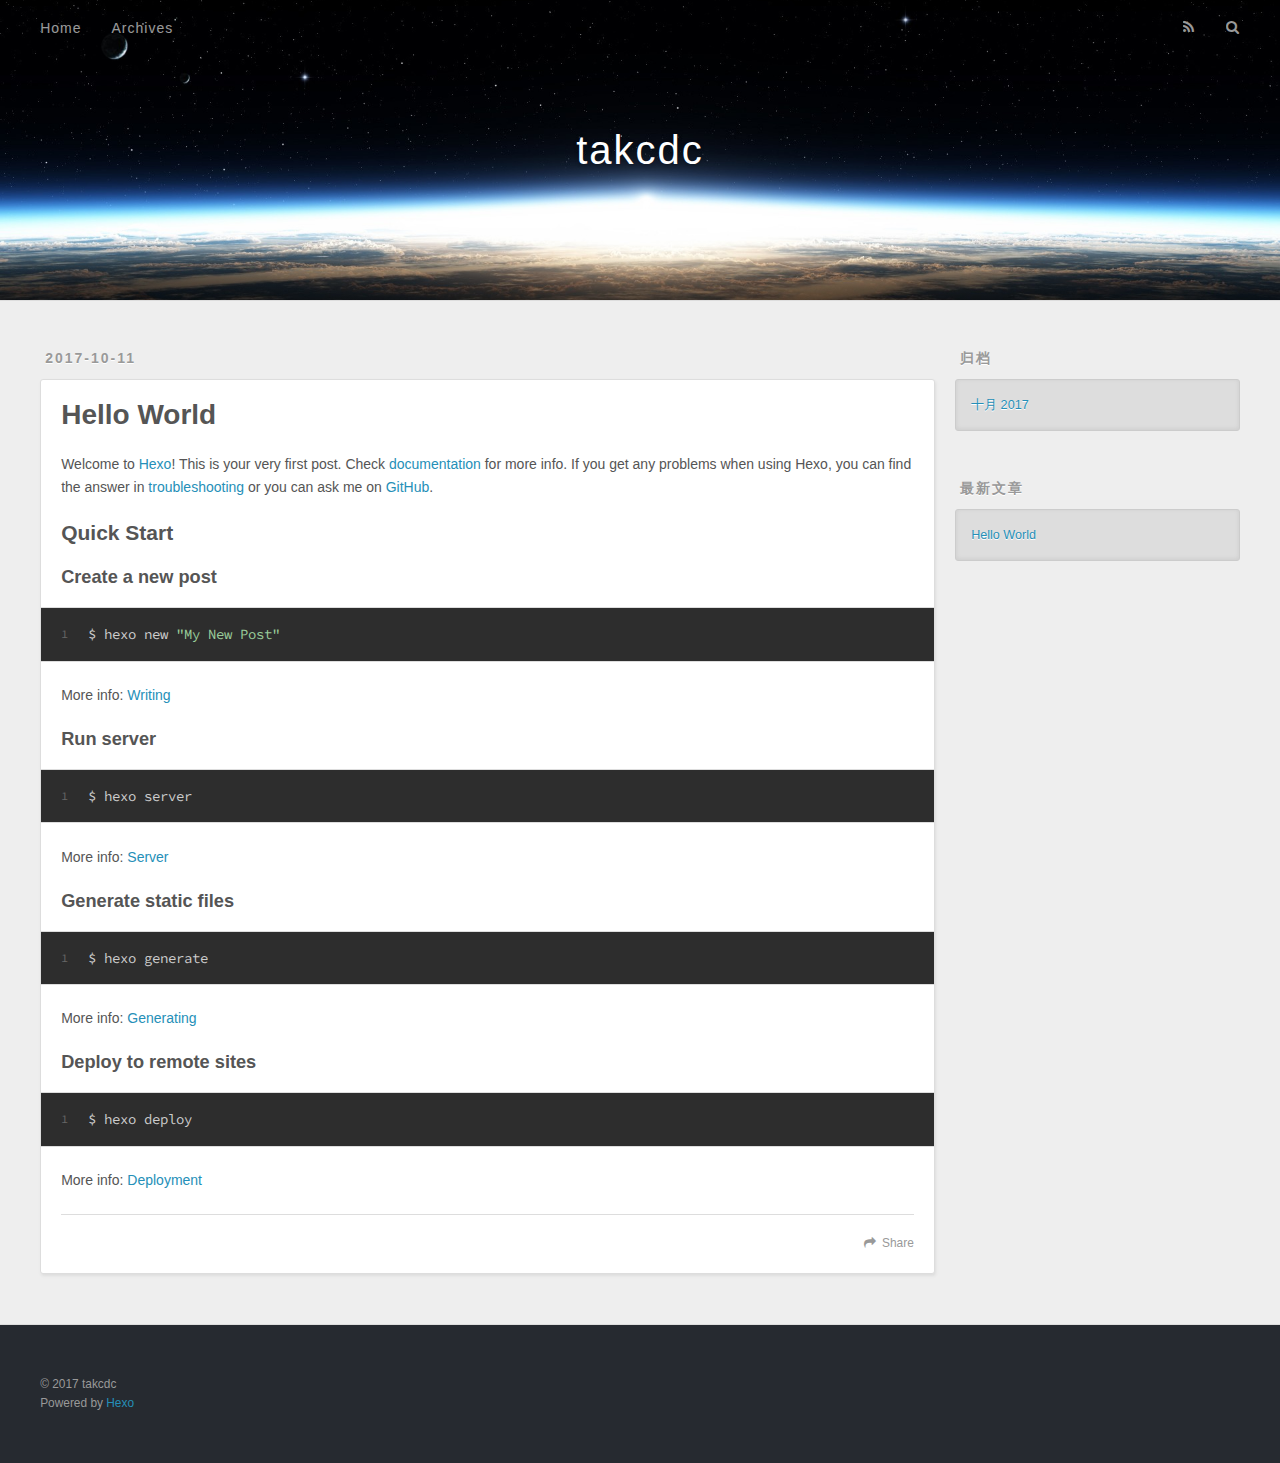
==== index.html @ ab657610 "Site updated: 2017-10-11 18:05:16" ====
<!DOCTYPE html>
<html>
<head>
  <meta charset="utf-8">
  
  <title>takcdc</title>
  <meta name="viewport" content="width=device-width, initial-scale=1, maximum-scale=1">
  <meta name="description" content="takcdc&apos;s blog">
<meta property="og:type" content="website">
<meta property="og:title" content="takcdc">
<meta property="og:url" content="http://yoursite.com/index.html">
<meta property="og:site_name" content="takcdc">
<meta property="og:description" content="takcdc&apos;s blog">
<meta property="og:locale" content="zh-CN">
<meta name="twitter:card" content="summary">
<meta name="twitter:title" content="takcdc">
<meta name="twitter:description" content="takcdc&apos;s blog">
  
    <link rel="alternate" href="/atom.xml" title="takcdc" type="application/atom+xml">
  
  
    <link rel="icon" href="/favicon.png">
  
  
    <link href="//fonts.googleapis.com/css?family=Source+Code+Pro" rel="stylesheet" type="text/css">
  
  <link rel="stylesheet" href="/css/style.css">
  

</head>

<body>
  <div id="container">
    <div id="wrap">
      <header id="header">
  <div id="banner"></div>
  <div id="header-outer" class="outer">
    <div id="header-title" class="inner">
      <h1 id="logo-wrap">
        <a href="/" id="logo">takcdc</a>
      </h1>
      
    </div>
    <div id="header-inner" class="inner">
      <nav id="main-nav">
        <a id="main-nav-toggle" class="nav-icon"></a>
        
          <a class="main-nav-link" href="/">Home</a>
        
          <a class="main-nav-link" href="/archives">Archives</a>
        
      </nav>
      <nav id="sub-nav">
        
          <a id="nav-rss-link" class="nav-icon" href="/atom.xml" title="RSS Feed"></a>
        
        <a id="nav-search-btn" class="nav-icon" title="搜索"></a>
      </nav>
      <div id="search-form-wrap">
        <form action="//google.com/search" method="get" accept-charset="UTF-8" class="search-form"><input type="search" name="q" class="search-form-input" placeholder="Search"><button type="submit" class="search-form-submit">&#xF002;</button><input type="hidden" name="sitesearch" value="http://yoursite.com"></form>
      </div>
    </div>
  </div>
</header>
      <div class="outer">
        <section id="main">
  
    <article id="post-hello-world" class="article article-type-post" itemscope itemprop="blogPost">
  <div class="article-meta">
    <a href="/2017/10/11/hello-world/" class="article-date">
  <time datetime="2017-10-11T09:45:00.168Z" itemprop="datePublished">2017-10-11</time>
</a>
    
  </div>
  <div class="article-inner">
    
    
      <header class="article-header">
        
  
    <h1 itemprop="name">
      <a class="article-title" href="/2017/10/11/hello-world/">Hello World</a>
    </h1>
  

      </header>
    
    <div class="article-entry" itemprop="articleBody">
      
        <p>Welcome to <a href="https://hexo.io/" target="_blank" rel="external">Hexo</a>! This is your very first post. Check <a href="https://hexo.io/docs/" target="_blank" rel="external">documentation</a> for more info. If you get any problems when using Hexo, you can find the answer in <a href="https://hexo.io/docs/troubleshooting.html" target="_blank" rel="external">troubleshooting</a> or you can ask me on <a href="https://github.com/hexojs/hexo/issues" target="_blank" rel="external">GitHub</a>.</p>
<h2 id="Quick-Start"><a href="#Quick-Start" class="headerlink" title="Quick Start"></a>Quick Start</h2><h3 id="Create-a-new-post"><a href="#Create-a-new-post" class="headerlink" title="Create a new post"></a>Create a new post</h3><figure class="highlight bash"><table><tr><td class="gutter"><pre><div class="line">1</div></pre></td><td class="code"><pre><div class="line">$ hexo new <span class="string">"My New Post"</span></div></pre></td></tr></table></figure>
<p>More info: <a href="https://hexo.io/docs/writing.html" target="_blank" rel="external">Writing</a></p>
<h3 id="Run-server"><a href="#Run-server" class="headerlink" title="Run server"></a>Run server</h3><figure class="highlight bash"><table><tr><td class="gutter"><pre><div class="line">1</div></pre></td><td class="code"><pre><div class="line">$ hexo server</div></pre></td></tr></table></figure>
<p>More info: <a href="https://hexo.io/docs/server.html" target="_blank" rel="external">Server</a></p>
<h3 id="Generate-static-files"><a href="#Generate-static-files" class="headerlink" title="Generate static files"></a>Generate static files</h3><figure class="highlight bash"><table><tr><td class="gutter"><pre><div class="line">1</div></pre></td><td class="code"><pre><div class="line">$ hexo generate</div></pre></td></tr></table></figure>
<p>More info: <a href="https://hexo.io/docs/generating.html" target="_blank" rel="external">Generating</a></p>
<h3 id="Deploy-to-remote-sites"><a href="#Deploy-to-remote-sites" class="headerlink" title="Deploy to remote sites"></a>Deploy to remote sites</h3><figure class="highlight bash"><table><tr><td class="gutter"><pre><div class="line">1</div></pre></td><td class="code"><pre><div class="line">$ hexo deploy</div></pre></td></tr></table></figure>
<p>More info: <a href="https://hexo.io/docs/deployment.html" target="_blank" rel="external">Deployment</a></p>

      
    </div>
    <footer class="article-footer">
      <a data-url="http://yoursite.com/2017/10/11/hello-world/" data-id="cj8mvd0d500002wgfcfhy8ehh" class="article-share-link">Share</a>
      
      
    </footer>
  </div>
  
</article>


  

</section>
        
          <aside id="sidebar">
  
    

  
    

  
    
  
    
  <div class="widget-wrap">
    <h3 class="widget-title">归档</h3>
    <div class="widget">
      <ul class="archive-list"><li class="archive-list-item"><a class="archive-list-link" href="/archives/2017/10/">十月 2017</a></li></ul>
    </div>
  </div>


  
    
  <div class="widget-wrap">
    <h3 class="widget-title">最新文章</h3>
    <div class="widget">
      <ul>
        
          <li>
            <a href="/2017/10/11/hello-world/">Hello World</a>
          </li>
        
      </ul>
    </div>
  </div>

  
</aside>
        
      </div>
      <footer id="footer">
  
  <div class="outer">
    <div id="footer-info" class="inner">
      &copy; 2017 takcdc<br>
      Powered by <a href="http://hexo.io/" target="_blank">Hexo</a>
    </div>
  </div>
</footer>
    </div>
    <nav id="mobile-nav">
  
    <a href="/" class="mobile-nav-link">Home</a>
  
    <a href="/archives" class="mobile-nav-link">Archives</a>
  
</nav>
    

<script src="//ajax.googleapis.com/ajax/libs/jquery/2.0.3/jquery.min.js"></script>


  <link rel="stylesheet" href="/fancybox/jquery.fancybox.css">
  <script src="/fancybox/jquery.fancybox.pack.js"></script>


<script src="/js/script.js"></script>

  </div>
</body>
</html>
---- css/style.css ----
body {
  width: 100%;
}
body:before,
body:after {
  content: "";
  display: table;
}
body:after {
  clear: both;
}
html,
body,
div,
span,
applet,
object,
iframe,
h1,
h2,
h3,
h4,
h5,
h6,
p,
blockquote,
pre,
a,
abbr,
acronym,
address,
big,
cite,
code,
del,
dfn,
em,
img,
ins,
kbd,
q,
s,
samp,
small,
strike,
strong,
sub,
sup,
tt,
var,
dl,
dt,
dd,
ol,
ul,
li,
fieldset,
form,
label,
legend,
table,
caption,
tbody,
tfoot,
thead,
tr,
th,
td {
  margin: 0;
  padding: 0;
  border: 0;
  outline: 0;
  font-weight: inherit;
  font-style: inherit;
  font-family: inherit;
  font-size: 100%;
  vertical-align: baseline;
}
body {
  line-height: 1;
  color: #000;
  background: #fff;
}
ol,
ul {
  list-style: none;
}
table {
  border-collapse: separate;
  border-spacing: 0;
  vertical-align: middle;
}
caption,
th,
td {
  text-align: left;
  font-weight: normal;
  vertical-align: middle;
}
a img {
  border: none;
}
input,
button {
  margin: 0;
  padding: 0;
}
input::-moz-focus-inner,
button::-moz-focus-inner {
  border: 0;
  padding: 0;
}
@font-face {
  font-family: FontAwesome;
  font-style: normal;
  font-weight: normal;
  src: url("fonts/fontawesome-webfont.eot?v=#4.0.3");
  src: url("fonts/fontawesome-webfont.eot?#iefix&v=#4.0.3") format("embedded-opentype"), url("fonts/fontawesome-webfont.woff?v=#4.0.3") format("woff"), url("fonts/fontawesome-webfont.ttf?v=#4.0.3") format("truetype"), url("fonts/fontawesome-webfont.svg#fontawesomeregular?v=#4.0.3") format("svg");
}
html,
body,
#container {
  height: 100%;
}
body {
  background: #eee;
  font: 14px "Helvetica Neue", Helvetica, Arial, sans-serif;
  -webkit-text-size-adjust: 100%;
}
.outer {
  max-width: 1220px;
  margin: 0 auto;
  padding: 0 20px;
}
.outer:before,
.outer:after {
  content: "";
  display: table;
}
.outer:after {
  clear: both;
}
.inner {
  display: inline;
  float: left;
  width: 98.33333333333333%;
  margin: 0 0.833333333333333%;
}
.left,
.alignleft {
  float: left;
}
.right,
.alignright {
  float: right;
}
.clear {
  clear: both;
}
#container {
  position: relative;
}
.mobile-nav-on {
  overflow: hidden;
}
#wrap {
  height: 100%;
  width: 100%;
  position: absolute;
  top: 0;
  left: 0;
  -webkit-transition: 0.2s ease-out;
  -moz-transition: 0.2s ease-out;
  -ms-transition: 0.2s ease-out;
  transition: 0.2s ease-out;
  z-index: 1;
  background: #eee;
}
.mobile-nav-on #wrap {
  left: 280px;
}
@media screen and (min-width: 768px) {
  #main {
    display: inline;
    float: left;
    width: 73.33333333333333%;
    margin: 0 0.833333333333333%;
  }
}
.article-date,
.article-category-link,
.archive-year,
.widget-title {
  text-decoration: none;
  text-transform: uppercase;
  letter-spacing: 2px;
  color: #999;
  margin-bottom: 1em;
  margin-left: 5px;
  line-height: 1em;
  text-shadow: 0 1px #fff;
  font-weight: bold;
}
.article-inner,
.archive-article-inner {
  background: #fff;
  -webkit-box-shadow: 1px 2px 3px #ddd;
  box-shadow: 1px 2px 3px #ddd;
  border: 1px solid #ddd;
  border-radius: 3px;
}
.article-entry h1,
.widget h1 {
  font-size: 2em;
}
.article-entry h2,
.widget h2 {
  font-size: 1.5em;
}
.article-entry h3,
.widget h3 {
  font-size: 1.3em;
}
.article-entry h4,
.widget h4 {
  font-size: 1.2em;
}
.article-entry h5,
.widget h5 {
  font-size: 1em;
}
.article-entry h6,
.widget h6 {
  font-size: 1em;
  color: #999;
}
.article-entry hr,
.widget hr {
  border: 1px dashed #ddd;
}
.article-entry strong,
.widget strong {
  font-weight: bold;
}
.article-entry em,
.widget em,
.article-entry cite,
.widget cite {
  font-style: italic;
}
.article-entry sup,
.widget sup,
.article-entry sub,
.widget sub {
  font-size: 0.75em;
  line-height: 0;
  position: relative;
  vertical-align: baseline;
}
.article-entry sup,
.widget sup {
  top: -0.5em;
}
.article-entry sub,
.widget sub {
  bottom: -0.2em;
}
.article-entry small,
.widget small {
  font-size: 0.85em;
}
.article-entry acronym,
.widget acronym,
.article-entry abbr,
.widget abbr {
  border-bottom: 1px dotted;
}
.article-entry ul,
.widget ul,
.article-entry ol,
.widget ol,
.article-entry dl,
.widget dl {
  margin: 0 20px;
  line-height: 1.6em;
}
.article-entry ul ul,
.widget ul ul,
.article-entry ol ul,
.widget ol ul,
.article-entry ul ol,
.widget ul ol,
.article-entry ol ol,
.widget ol ol {
  margin-top: 0;
  margin-bottom: 0;
}
.article-entry ul,
.widget ul {
  list-style: disc;
}
.article-entry ol,
.widget ol {
  list-style: decimal;
}
.article-entry dt,
.widget dt {
  font-weight: bold;
}
#header {
  height: 300px;
  position: relative;
  border-bottom: 1px solid #ddd;
}
#header:before,
#header:after {
  content: "";
  position: absolute;
  left: 0;
  right: 0;
  height: 40px;
}
#header:before {
  top: 0;
  background: -webkit-linear-gradient(rgba(0,0,0,0.2), transparent);
  background: -moz-linear-gradient(rgba(0,0,0,0.2), transparent);
  background: -ms-linear-gradient(rgba(0,0,0,0.2), transparent);
  background: linear-gradient(rgba(0,0,0,0.2), transparent);
}
#header:after {
  bottom: 0;
  background: -webkit-linear-gradient(transparent, rgba(0,0,0,0.2));
  background: -moz-linear-gradient(transparent, rgba(0,0,0,0.2));
  background: -ms-linear-gradient(transparent, rgba(0,0,0,0.2));
  background: linear-gradient(transparent, rgba(0,0,0,0.2));
}
#header-outer {
  height: 100%;
  position: relative;
}
#header-inner {
  position: relative;
  overflow: hidden;
}
#banner {
  position: absolute;
  top: 0;
  left: 0;
  width: 100%;
  height: 100%;
  background: url("images/banner.jpg") center #000;
  -webkit-background-size: cover;
  -moz-background-size: cover;
  background-size: cover;
  z-index: -1;
}
#header-title {
  text-align: center;
  height: 40px;
  position: absolute;
  top: 50%;
  left: 0;
  margin-top: -20px;
}
#logo,
#subtitle {
  text-decoration: none;
  color: #fff;
  font-weight: 300;
  text-shadow: 0 1px 4px rgba(0,0,0,0.3);
}
#logo {
  font-size: 40px;
  line-height: 40px;
  letter-spacing: 2px;
}
#subtitle {
  font-size: 16px;
  line-height: 16px;
  letter-spacing: 1px;
}
#subtitle-wrap {
  margin-top: 16px;
}
#main-nav {
  float: left;
  margin-left: -15px;
}
.nav-icon,
.main-nav-link {
  float: left;
  color: #fff;
  opacity: 0.6;
  text-decoration: none;
  text-shadow: 0 1px rgba(0,0,0,0.2);
  -webkit-transition: opacity 0.2s;
  -moz-transition: opacity 0.2s;
  -ms-transition: opacity 0.2s;
  transition: opacity 0.2s;
  display: block;
  padding: 20px 15px;
}
.nav-icon:hover,
.main-nav-link:hover {
  opacity: 1;
}
.nav-icon {
  font-family: FontAwesome;
  text-align: center;
  font-size: 14px;
  width: 14px;
  height: 14px;
  padding: 20px 15px;
  position: relative;
  cursor: pointer;
}
.main-nav-link {
  font-weight: 300;
  letter-spacing: 1px;
}
@media screen and (max-width: 479px) {
  .main-nav-link {
    display: none;
  }
}
#main-nav-toggle {
  display: none;
}
#main-nav-toggle:before {
  content: "\f0c9";
}
@media screen and (max-width: 479px) {
  #main-nav-toggle {
    display: block;
  }
}
#sub-nav {
  float: right;
  margin-right: -15px;
}
#nav-rss-link:before {
  content: "\f09e";
}
#nav-search-btn:before {
  content: "\f002";
}
#search-form-wrap {
  position: absolute;
  top: 15px;
  width: 150px;
  height: 30px;
  right: -150px;
  opacity: 0;
  -webkit-transition: 0.2s ease-out;
  -moz-transition: 0.2s ease-out;
  -ms-transition: 0.2s ease-out;
  transition: 0.2s ease-out;
}
#search-form-wrap.on {
  opacity: 1;
  right: 0;
}
@media screen and (max-width: 479px) {
  #search-form-wrap {
    width: 100%;
    right: -100%;
  }
}
.search-form {
  position: absolute;
  top: 0;
  left: 0;
  right: 0;
  background: #fff;
  padding: 5px 15px;
  border-radius: 15px;
  -webkit-box-shadow: 0 0 10px rgba(0,0,0,0.3);
  box-shadow: 0 0 10px rgba(0,0,0,0.3);
}
.search-form-input {
  border: none;
  background: none;
  color: #555;
  width: 100%;
  font: 13px "Helvetica Neue", Helvetica, Arial, sans-serif;
  outline: none;
}
.search-form-input::-webkit-search-results-decoration,
.search-form-input::-webkit-search-cancel-button {
  -webkit-appearance: none;
}
.search-form-submit {
  position: absolute;
  top: 50%;
  right: 10px;
  margin-top: -7px;
  font: 13px FontAwesome;
  border: none;
  background: none;
  color: #bbb;
  cursor: pointer;
}
.search-form-submit:hover,
.search-form-submit:focus {
  color: #777;
}
.article {
  margin: 50px 0;
}
.article-inner {
  overflow: hidden;
}
.article-meta:before,
.article-meta:after {
  content: "";
  display: table;
}
.article-meta:after {
  clear: both;
}
.article-date {
  float: left;
}
.article-category {
  float: left;
  line-height: 1em;
  color: #ccc;
  text-shadow: 0 1px #fff;
  margin-left: 8px;
}
.article-category:before {
  content: "\2022";
}
.article-category-link {
  margin: 0 12px 1em;
}
.article-header {
  padding: 20px 20px 0;
}
.article-title {
  text-decoration: none;
  font-size: 2em;
  font-weight: bold;
  color: #555;
  line-height: 1.1em;
  -webkit-transition: color 0.2s;
  -moz-transition: color 0.2s;
  -ms-transition: color 0.2s;
  transition: color 0.2s;
}
a.article-title:hover {
  color: #258fb8;
}
.article-entry {
  color: #555;
  padding: 0 20px;
}
.article-entry:before,
.article-entry:after {
  content: "";
  display: table;
}
.article-entry:after {
  clear: both;
}
.article-entry p,
.article-entry table {
  line-height: 1.6em;
  margin: 1.6em 0;
}
.article-entry h1,
.article-entry h2,
.article-entry h3,
.article-entry h4,
.article-entry h5,
.article-entry h6 {
  font-weight: bold;
}
.article-entry h1,
.article-entry h2,
.article-entry h3,
.article-entry h4,
.article-entry h5,
.article-entry h6 {
  line-height: 1.1em;
  margin: 1.1em 0;
}
.article-entry a {
  color: #258fb8;
  text-decoration: none;
}
.article-entry a:hover {
  text-decoration: underline;
}
.article-entry ul,
.article-entry ol,
.article-entry dl {
  margin-top: 1.6em;
  margin-bottom: 1.6em;
}
.article-entry img,
.article-entry video {
  max-width: 100%;
  height: auto;
  display: block;
  margin: auto;
}
.article-entry iframe {
  border: none;
}
.article-entry table {
  width: 100%;
  border-collapse: collapse;
  border-spacing: 0;
}
.article-entry th {
  font-weight: bold;
  border-bottom: 3px solid #ddd;
  padding-bottom: 0.5em;
}
.article-entry td {
  border-bottom: 1px solid #ddd;
  padding: 10px 0;
}
.article-entry blockquote {
  font-family: Georgia, "Times New Roman", serif;
  font-size: 1.4em;
  margin: 1.6em 20px;
  text-align: center;
}
.article-entry blockquote footer {
  font-size: 14px;
  margin: 1.6em 0;
  font-family: "Helvetica Neue", Helvetica, Arial, sans-serif;
}
.article-entry blockquote footer cite:before {
  content: "—";
  padding: 0 0.5em;
}
.article-entry .pullquote {
  text-align: left;
  width: 45%;
  margin: 0;
}
.article-entry .pullquote.left {
  margin-left: 0.5em;
  margin-right: 1em;
}
.article-entry .pullquote.right {
  margin-right: 0.5em;
  margin-left: 1em;
}
.article-entry .caption {
  color: #999;
  display: block;
  font-size: 0.9em;
  margin-top: 0.5em;
  position: relative;
  text-align: center;
}
.article-entry .video-container {
  position: relative;
  padding-top: 56.25%;
  height: 0;
  overflow: hidden;
}
.article-entry .video-container iframe,
.article-entry .video-container object,
.article-entry .video-container embed {
  position: absolute;
  top: 0;
  left: 0;
  width: 100%;
  height: 100%;
  margin-top: 0;
}
.article-more-link a {
  display: inline-block;
  line-height: 1em;
  padding: 6px 15px;
  border-radius: 15px;
  background: #eee;
  color: #999;
  text-shadow: 0 1px #fff;
  text-decoration: none;
}
.article-more-link a:hover {
  background: #258fb8;
  color: #fff;
  text-decoration: none;
  text-shadow: 0 1px #1e7293;
}
.article-footer {
  font-size: 0.85em;
  line-height: 1.6em;
  border-top: 1px solid #ddd;
  padding-top: 1.6em;
  margin: 0 20px 20px;
}
.article-footer:before,
.article-footer:after {
  content: "";
  display: table;
}
.article-footer:after {
  clear: both;
}
.article-footer a {
  color: #999;
  text-decoration: none;
}
.article-footer a:hover {
  color: #555;
}
.article-tag-list-item {
  float: left;
  margin-right: 10px;
}
.article-tag-list-link:before {
  content: "#";
}
.article-comment-link {
  float: right;
}
.article-comment-link:before {
  content: "\f075";
  font-family: FontAwesome;
  padding-right: 8px;
}
.article-share-link {
  cursor: pointer;
  float: right;
  margin-left: 20px;
}
.article-share-link:before {
  content: "\f064";
  font-family: FontAwesome;
  padding-right: 6px;
}
#article-nav {
  position: relative;
}
#article-nav:before,
#article-nav:after {
  content: "";
  display: table;
}
#article-nav:after {
  clear: both;
}
@media screen and (min-width: 768px) {
  #article-nav {
    margin: 50px 0;
  }
  #article-nav:before {
    width: 8px;
    height: 8px;
    position: absolute;
    top: 50%;
    left: 50%;
    margin-top: -4px;
    margin-left: -4px;
    content: "";
    border-radius: 50%;
    background: #ddd;
    -webkit-box-shadow: 0 1px 2px #fff;
    box-shadow: 0 1px 2px #fff;
  }
}
.article-nav-link-wrap {
  text-decoration: none;
  text-shadow: 0 1px #fff;
  color: #999;
  -webkit-box-sizing: border-box;
  -moz-box-sizing: border-box;
  box-sizing: border-box;
  margin-top: 50px;
  text-align: center;
  display: block;
}
.article-nav-link-wrap:hover {
  color: #555;
}
@media screen and (min-width: 768px) {
  .article-nav-link-wrap {
    width: 50%;
    margin-top: 0;
  }
}
@media screen and (min-width: 768px) {
  #article-nav-newer {
    float: left;
    text-align: right;
    padding-right: 20px;
  }
}
@media screen and (min-width: 768px) {
  #article-nav-older {
    float: right;
    text-align: left;
    padding-left: 20px;
  }
}
.article-nav-caption {
  text-transform: uppercase;
  letter-spacing: 2px;
  color: #ddd;
  line-height: 1em;
  font-weight: bold;
}
#article-nav-newer .article-nav-caption {
  margin-right: -2px;
}
.article-nav-title {
  font-size: 0.85em;
  line-height: 1.6em;
  margin-top: 0.5em;
}
.article-share-box {
  position: absolute;
  display: none;
  background: #fff;
  -webkit-box-shadow: 1px 2px 10px rgba(0,0,0,0.2);
  box-shadow: 1px 2px 10px rgba(0,0,0,0.2);
  border-radius: 3px;
  margin-left: -145px;
  overflow: hidden;
  z-index: 1;
}
.article-share-box.on {
  display: block;
}
.article-share-input {
  width: 100%;
  background: none;
  -webkit-box-sizing: border-box;
  -moz-box-sizing: border-box;
  box-sizing: border-box;
  font: 14px "Helvetica Neue", Helvetica, Arial, sans-serif;
  padding: 0 15px;
  color: #555;
  outline: none;
  border: 1px solid #ddd;
  border-radius: 3px 3px 0 0;
  height: 36px;
  line-height: 36px;
}
.article-share-links {
  background: #eee;
}
.article-share-links:before,
.article-share-links:after {
  content: "";
  display: table;
}
.article-share-links:after {
  clear: both;
}
.article-share-twitter,
.article-share-facebook,
.article-share-pinterest,
.article-share-google {
  width: 50px;
  height: 36px;
  display: block;
  float: left;
  position: relative;
  color: #999;
  text-shadow: 0 1px #fff;
}
.article-share-twitter:before,
.article-share-facebook:before,
.article-share-pinterest:before,
.article-share-google:before {
  font-size: 20px;
  font-family: FontAwesome;
  width: 20px;
  height: 20px;
  position: absolute;
  top: 50%;
  left: 50%;
  margin-top: -10px;
  margin-left: -10px;
  text-align: center;
}
.article-share-twitter:hover,
.article-share-facebook:hover,
.article-share-pinterest:hover,
.article-share-google:hover {
  color: #fff;
}
.article-share-twitter:before {
  content: "\f099";
}
.article-share-twitter:hover {
  background: #00aced;
  text-shadow: 0 1px #008abe;
}
.article-share-facebook:before {
  content: "\f09a";
}
.article-share-facebook:hover {
  background: #3b5998;
  text-shadow: 0 1px #2f477a;
}
.article-share-pinterest:before {
  content: "\f0d2";
}
.article-share-pinterest:hover {
  background: #cb2027;
  text-shadow: 0 1px #a21a1f;
}
.article-share-google:before {
  content: "\f0d5";
}
.article-share-google:hover {
  background: #dd4b39;
  text-shadow: 0 1px #be3221;
}
.article-gallery {
  background: #000;
  position: relative;
}
.article-gallery-photos {
  position: relative;
  overflow: hidden;
}
.article-gallery-img {
  display: none;
  max-width: 100%;
}
.article-gallery-img:first-child {
  display: block;
}
.article-gallery-img.loaded {
  position: absolute;
  display: block;
}
.article-gallery-img img {
  display: block;
  max-width: 100%;
  margin: 0 auto;
}
#comments {
  background: #fff;
  -webkit-box-shadow: 1px 2px 3px #ddd;
  box-shadow: 1px 2px 3px #ddd;
  padding: 20px;
  border: 1px solid #ddd;
  border-radius: 3px;
  margin: 50px 0;
}
#comments a {
  color: #258fb8;
}
.archives-wrap {
  margin: 50px 0;
}
.archives:before,
.archives:after {
  content: "";
  display: table;
}
.archives:after {
  clear: both;
}
.archive-year-wrap {
  margin-bottom: 1em;
}
.archives {
  -webkit-column-gap: 10px;
  -moz-column-gap: 10px;
  column-gap: 10px;
}
@media screen and (min-width: 480px) and (max-width: 767px) {
  .archives {
    -webkit-column-count: 2;
    -moz-column-count: 2;
    column-count: 2;
  }
}
@media screen and (min-width: 768px) {
  .archives {
    -webkit-column-count: 3;
    -moz-column-count: 3;
    column-count: 3;
  }
}
.archive-article {
  -webkit-column-break-inside: avoid;
  page-break-inside: avoid;
  overflow: hidden;
  break-inside: avoid-column;
}
.archive-article-inner {
  padding: 10px;
  margin-bottom: 15px;
}
.archive-article-title {
  text-decoration: none;
  font-weight: bold;
  color: #555;
  -webkit-transition: color 0.2s;
  -moz-transition: color 0.2s;
  -ms-transition: color 0.2s;
  transition: color 0.2s;
  line-height: 1.6em;
}
.archive-article-title:hover {
  color: #258fb8;
}
.archive-article-footer {
  margin-top: 1em;
}
.archive-article-date {
  color: #999;
  text-decoration: none;
  font-size: 0.85em;
  line-height: 1em;
  margin-bottom: 0.5em;
  display: block;
}
#page-nav {
  margin: 50px auto;
  background: #fff;
  -webkit-box-shadow: 1px 2px 3px #ddd;
  box-shadow: 1px 2px 3px #ddd;
  border: 1px solid #ddd;
  border-radius: 3px;
  text-align: center;
  color: #999;
  overflow: hidden;
}
#page-nav:before,
#page-nav:after {
  content: "";
  display: table;
}
#page-nav:after {
  clear: both;
}
#page-nav a,
#page-nav span {
  padding: 10px 20px;
  line-height: 1;
  height: 2ex;
}
#page-nav a {
  color: #999;
  text-decoration: none;
}
#page-nav a:hover {
  background: #999;
  color: #fff;
}
#page-nav .prev {
  float: left;
}
#page-nav .next {
  float: right;
}
#page-nav .page-number {
  display: inline-block;
}
@media screen and (max-width: 479px) {
  #page-nav .page-number {
    display: none;
  }
}
#page-nav .current {
  color: #555;
  font-weight: bold;
}
#page-nav .space {
  color: #ddd;
}
#footer {
  background: #262a30;
  padding: 50px 0;
  border-top: 1px solid #ddd;
  color: #999;
}
#footer a {
  color: #258fb8;
  text-decoration: none;
}
#footer a:hover {
  text-decoration: underline;
}
#footer-info {
  line-height: 1.6em;
  font-size: 0.85em;
}
.article-entry pre,
.article-entry .highlight {
  background: #2d2d2d;
  margin: 0 -20px;
  padding: 15px 20px;
  border-style: solid;
  border-color: #ddd;
  border-width: 1px 0;
  overflow: auto;
  color: #ccc;
  line-height: 22.400000000000002px;
}
.article-entry .highlight .gutter pre,
.article-entry .gist .gist-file .gist-data .line-numbers {
  color: #666;
  font-size: 0.85em;
}
.article-entry pre,
.article-entry code {
  font-family: "Source Code Pro", Consolas, Monaco, Menlo, Consolas, monospace;
}
.article-entry code {
  background: #eee;
  text-shadow: 0 1px #fff;
  padding: 0 0.3em;
}
.article-entry pre code {
  background: none;
  text-shadow: none;
  padding: 0;
}
.article-entry .highlight pre {
  border: none;
  margin: 0;
  padding: 0;
}
.article-entry .highlight table {
  margin: 0;
  width: auto;
}
.article-entry .highlight td {
  border: none;
  padding: 0;
}
.article-entry .highlight figcaption {
  font-size: 0.85em;
  color: #999;
  line-height: 1em;
  margin-bottom: 1em;
}
.article-entry .highlight figcaption:before,
.article-entry .highlight figcaption:after {
  content: "";
  display: table;
}
.article-entry .highlight figcaption:after {
  clear: both;
}
.article-entry .highlight figcaption a {
  float: right;
}
.article-entry .highlight .gutter pre {
  text-align: right;
  padding-right: 20px;
}
.article-entry .highlight .line {
  height: 22.400000000000002px;
}
.article-entry .highlight .line.marked {
  background: #515151;
}
.article-entry .gist {
  margin: 0 -20px;
  border-style: solid;
  border-color: #ddd;
  border-width: 1px 0;
  background: #2d2d2d;
  padding: 15px 20px 15px 0;
}
.article-entry .gist .gist-file {
  border: none;
  font-family: "Source Code Pro", Consolas, Monaco, Menlo, Consolas, monospace;
  margin: 0;
}
.article-entry .gist .gist-file .gist-data {
  background: none;
  border: none;
}
.article-entry .gist .gist-file .gist-data .line-numbers {
  background: none;
  border: none;
  padding: 0 20px 0 0;
}
.article-entry .gist .gist-file .gist-data .line-data {
  padding: 0 !important;
}
.article-entry .gist .gist-file .highlight {
  margin: 0;
  padding: 0;
  border: none;
}
.article-entry .gist .gist-file .gist-meta {
  background: #2d2d2d;
  color: #999;
  font: 0.85em "Helvetica Neue", Helvetica, Arial, sans-serif;
  text-shadow: 0 0;
  padding: 0;
  margin-top: 1em;
  margin-left: 20px;
}
.article-entry .gist .gist-file .gist-meta a {
  color: #258fb8;
  font-weight: normal;
}
.article-entry .gist .gist-file .gist-meta a:hover {
  text-decoration: underline;
}
pre .comment,
pre .title {
  color: #999;
}
pre .variable,
pre .attribute,
pre .tag,
pre .regexp,
pre .ruby .constant,
pre .xml .tag .title,
pre .xml .pi,
pre .xml .doctype,
pre .html .doctype,
pre .css .id,
pre .css .class,
pre .css .pseudo {
  color: #f2777a;
}
pre .number,
pre .preprocessor,
pre .built_in,
pre .literal,
pre .params,
pre .constant {
  color: #f99157;
}
pre .class,
pre .ruby .class .title,
pre .css .rules .attribute {
  color: #9c9;
}
pre .string,
pre .value,
pre .inheritance,
pre .header,
pre .ruby .symbol,
pre .xml .cdata {
  color: #9c9;
}
pre .css .hexcolor {
  color: #6cc;
}
pre .function,
pre .python .decorator,
pre .python .title,
pre .ruby .function .title,
pre .ruby .title .keyword,
pre .perl .sub,
pre .javascript .title,
pre .coffeescript .title {
  color: #69c;
}
pre .keyword,
pre .javascript .function {
  color: #c9c;
}
@media screen and (max-width: 479px) {
  #mobile-nav {
    position: absolute;
    top: 0;
    left: 0;
    width: 280px;
    height: 100%;
    background: #191919;
    border-right: 1px solid #fff;
  }
}
@media screen and (max-width: 479px) {
  .mobile-nav-link {
    display: block;
    color: #999;
    text-decoration: none;
    padding: 15px 20px;
    font-weight: bold;
  }
  .mobile-nav-link:hover {
    color: #fff;
  }
}
@media screen and (min-width: 768px) {
  #sidebar {
    display: inline;
    float: left;
    width: 23.333333333333332%;
    margin: 0 0.833333333333333%;
  }
}
.widget-wrap {
  margin: 50px 0;
}
.widget {
  color: #777;
  text-shadow: 0 1px #fff;
  background: #ddd;
  -webkit-box-shadow: 0 -1px 4px #ccc inset;
  box-shadow: 0 -1px 4px #ccc inset;
  border: 1px solid #ccc;
  padding: 15px;
  border-radius: 3px;
}
.widget a {
  color: #258fb8;
  text-decoration: none;
}
.widget a:hover {
  text-decoration: underline;
}
.widget ul ul,
.widget ol ul,
.widget dl ul,
.widget ul ol,
.widget ol ol,
.widget dl ol,
.widget ul dl,
.widget ol dl,
.widget dl dl {
  margin-left: 15px;
  list-style: disc;
}
.widget {
  line-height: 1.6em;
  word-wrap: break-word;
  font-size: 0.9em;
}
.widget ul,
.widget ol {
  list-style: none;
  margin: 0;
}
.widget ul ul,
.widget ol ul,
.widget ul ol,
.widget ol ol {
  margin: 0 20px;
}
.widget ul ul,
.widget ol ul {
  list-style: disc;
}
.widget ul ol,
.widget ol ol {
  list-style: decimal;
}
.category-list-count,
.tag-list-count,
.archive-list-count {
  padding-left: 5px;
  color: #999;
  font-size: 0.85em;
}
.category-list-count:before,
.tag-list-count:before,
.archive-list-count:before {
  content: "(";
}
.category-list-count:after,
.tag-list-count:after,
.archive-list-count:after {
  content: ")";
}
.tagcloud a {
  margin-right: 5px;
  display: inline-block;
}
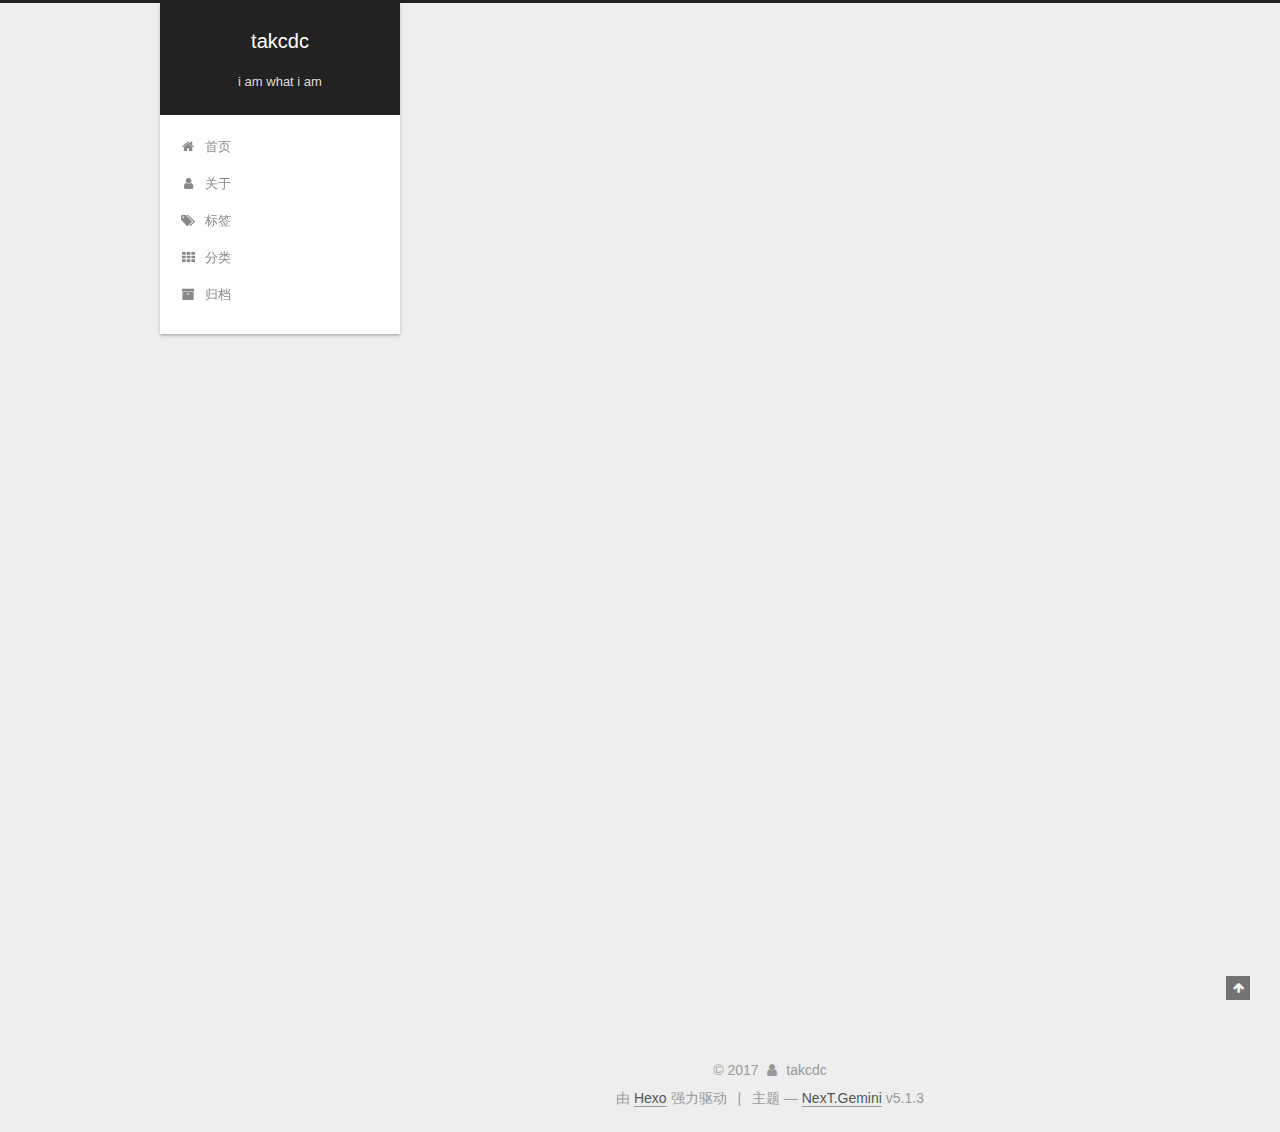
==== commit c7049f02: "Site updated: 2017-10-13 16:35:35" ====
--- a/index.html
+++ b/index.html
@@ -1,93 +1,339 @@
 <!DOCTYPE html>
-<html>
+
+
+
+  
+
+
+<html class="theme-next gemini use-motion" lang="zh-Hans">
 <head>
-  <meta charset="utf-8">
-  
-  <title>takcdc</title>
-  <meta name="viewport" content="width=device-width, initial-scale=1, maximum-scale=1">
-  <meta name="description" content="takcdc&apos;s blog">
+  <meta charset="UTF-8"/>
+<meta http-equiv="X-UA-Compatible" content="IE=edge" />
+<meta name="viewport" content="width=device-width, initial-scale=1, maximum-scale=1"/>
+<meta name="theme-color" content="#222">
+
+
+
+
+
+
+
+
+
+<meta http-equiv="Cache-Control" content="no-transform" />
+<meta http-equiv="Cache-Control" content="no-siteapp" />
+
+
+
+
+
+
+
+
+
+
+
+
+
+
+
+
+  
+  
+  <link href="/lib/fancybox/source/jquery.fancybox.css?v=2.1.5" rel="stylesheet" type="text/css" />
+
+
+
+
+
+
+
+<link href="/lib/font-awesome/css/font-awesome.min.css?v=4.6.2" rel="stylesheet" type="text/css" />
+
+<link href="/css/main.css?v=5.1.3" rel="stylesheet" type="text/css" />
+
+
+  <link rel="apple-touch-icon" sizes="180x180" href="/images/apple-touch-icon-next.png?v=5.1.3">
+
+
+  <link rel="icon" type="image/png" sizes="32x32" href="/images/favicon-32x32-next.png?v=5.1.3">
+
+
+  <link rel="icon" type="image/png" sizes="16x16" href="/images/favicon-16x16-next.png?v=5.1.3">
+
+
+  <link rel="mask-icon" href="/images/logo.svg?v=5.1.3" color="#222">
+
+
+
+
+
+  <meta name="keywords" content="Hexo, NexT" />
+
+
+
+
+
+
+
+
+
+
+<meta name="description" content="takcdc&apos;s blog">
 <meta property="og:type" content="website">
 <meta property="og:title" content="takcdc">
-<meta property="og:url" content="http://yoursite.com/index.html">
+<meta property="og:url" content="https://takcdc.github.io/index.html">
 <meta property="og:site_name" content="takcdc">
 <meta property="og:description" content="takcdc&apos;s blog">
-<meta property="og:locale" content="zh-CN">
+<meta property="og:locale" content="zh-Hans">
 <meta name="twitter:card" content="summary">
 <meta name="twitter:title" content="takcdc">
 <meta name="twitter:description" content="takcdc&apos;s blog">
-  
-    <link rel="alternate" href="/atom.xml" title="takcdc" type="application/atom+xml">
-  
-  
-    <link rel="icon" href="/favicon.png">
-  
-  
-    <link href="//fonts.googleapis.com/css?family=Source+Code+Pro" rel="stylesheet" type="text/css">
-  
-  <link rel="stylesheet" href="/css/style.css">
-  
+
+
+
+<script type="text/javascript" id="hexo.configurations">
+  var NexT = window.NexT || {};
+  var CONFIG = {
+    root: '/',
+    scheme: 'Gemini',
+    version: '5.1.3',
+    sidebar: {"position":"left","display":"post","offset":12,"b2t":false,"scrollpercent":false,"onmobile":false},
+    fancybox: true,
+    tabs: true,
+    motion: {"enable":true,"async":false,"transition":{"post_block":"fadeIn","post_header":"slideDownIn","post_body":"slideDownIn","coll_header":"slideLeftIn","sidebar":"slideUpIn"}},
+    duoshuo: {
+      userId: '0',
+      author: '博主'
+    },
+    algolia: {
+      applicationID: '',
+      apiKey: '',
+      indexName: '',
+      hits: {"per_page":10},
+      labels: {"input_placeholder":"Search for Posts","hits_empty":"We didn't find any results for the search: ${query}","hits_stats":"${hits} results found in ${time} ms"}
+    }
+  };
+</script>
+
+
+
+  <link rel="canonical" href="https://takcdc.github.io/"/>
+
+
+
+
+
+  <title>takcdc</title>
+  
+
+
+
+
+
+
+
 
 </head>
 
-<body>
-  <div id="container">
-    <div id="wrap">
-      <header id="header">
-  <div id="banner"></div>
-  <div id="header-outer" class="outer">
-    <div id="header-title" class="inner">
-      <h1 id="logo-wrap">
-        <a href="/" id="logo">takcdc</a>
-      </h1>
-      
+<body itemscope itemtype="http://schema.org/WebPage" lang="zh-Hans">
+
+  
+  
+    
+  
+
+  <div class="container sidebar-position-left 
+  page-home">
+    <div class="headband"></div>
+
+    <header id="header" class="header" itemscope itemtype="http://schema.org/WPHeader">
+      <div class="header-inner"><div class="site-brand-wrapper">
+  <div class="site-meta ">
+    
+
+    <div class="custom-logo-site-title">
+      <a href="/"  class="brand" rel="start">
+        <span class="logo-line-before"><i></i></span>
+        <span class="site-title">takcdc</span>
+        <span class="logo-line-after"><i></i></span>
+      </a>
     </div>
-    <div id="header-inner" class="inner">
-      <nav id="main-nav">
-        <a id="main-nav-toggle" class="nav-icon"></a>
-        
-          <a class="main-nav-link" href="/">Home</a>
-        
-          <a class="main-nav-link" href="/archives">Archives</a>
-        
-      </nav>
-      <nav id="sub-nav">
-        
-          <a id="nav-rss-link" class="nav-icon" href="/atom.xml" title="RSS Feed"></a>
-        
-        <a id="nav-search-btn" class="nav-icon" title="搜索"></a>
-      </nav>
-      <div id="search-form-wrap">
-        <form action="//google.com/search" method="get" accept-charset="UTF-8" class="search-form"><input type="search" name="q" class="search-form-input" placeholder="Search"><button type="submit" class="search-form-submit">&#xF002;</button><input type="hidden" name="sitesearch" value="http://yoursite.com"></form>
-      </div>
-    </div>
+      
+        <p class="site-subtitle">i am what i am</p>
+      
   </div>
-</header>
-      <div class="outer">
-        <section id="main">
-  
-    <article id="post-hello-world" class="article article-type-post" itemscope itemprop="blogPost">
-  <div class="article-meta">
-    <a href="/2017/10/11/hello-world/" class="article-date">
-  <time datetime="2017-10-11T09:45:00.168Z" itemprop="datePublished">2017-10-11</time>
-</a>
-    
+
+  <div class="site-nav-toggle">
+    <button>
+      <span class="btn-bar"></span>
+      <span class="btn-bar"></span>
+      <span class="btn-bar"></span>
+    </button>
   </div>
-  <div class="article-inner">
-    
-    
-      <header class="article-header">
-        
-  
-    <h1 itemprop="name">
-      <a class="article-title" href="/2017/10/11/hello-world/">Hello World</a>
-    </h1>
-  
-
+</div>
+
+<nav class="site-nav">
+  
+
+  
+    <ul id="menu" class="menu">
+      
+        
+        <li class="menu-item menu-item-home">
+          <a href="/" rel="section">
+            
+              <i class="menu-item-icon fa fa-fw fa-home"></i> <br />
+            
+            首页
+          </a>
+        </li>
+      
+        
+        <li class="menu-item menu-item-about">
+          <a href="/about/" rel="section">
+            
+              <i class="menu-item-icon fa fa-fw fa-user"></i> <br />
+            
+            关于
+          </a>
+        </li>
+      
+        
+        <li class="menu-item menu-item-tags">
+          <a href="/tags/" rel="section">
+            
+              <i class="menu-item-icon fa fa-fw fa-tags"></i> <br />
+            
+            标签
+          </a>
+        </li>
+      
+        
+        <li class="menu-item menu-item-categories">
+          <a href="/categories/" rel="section">
+            
+              <i class="menu-item-icon fa fa-fw fa-th"></i> <br />
+            
+            分类
+          </a>
+        </li>
+      
+        
+        <li class="menu-item menu-item-archives">
+          <a href="/archives/" rel="section">
+            
+              <i class="menu-item-icon fa fa-fw fa-archive"></i> <br />
+            
+            归档
+          </a>
+        </li>
+      
+
+      
+    </ul>
+  
+
+  
+</nav>
+
+
+
+ </div>
+    </header>
+
+    <main id="main" class="main">
+      <div class="main-inner">
+        <div class="content-wrap">
+          <div id="content" class="content">
+            
+  <section id="posts" class="posts-expand">
+    
+      
+
+  
+
+  
+  
+  
+
+  <article class="post post-type-normal" itemscope itemtype="http://schema.org/Article">
+  
+  
+  
+  <div class="post-block">
+    <link itemprop="mainEntityOfPage" href="https://takcdc.github.io/2017/10/11/hello-world/">
+
+    <span hidden itemprop="author" itemscope itemtype="http://schema.org/Person">
+      <meta itemprop="name" content="takcdc">
+      <meta itemprop="description" content="">
+      <meta itemprop="image" content="/images/avatar.gif">
+    </span>
+
+    <span hidden itemprop="publisher" itemscope itemtype="http://schema.org/Organization">
+      <meta itemprop="name" content="takcdc">
+    </span>
+
+    
+      <header class="post-header">
+
+        
+        
+          <h1 class="post-title" itemprop="name headline">
+                
+                <a class="post-title-link" href="/2017/10/11/hello-world/" itemprop="url">Hello World</a></h1>
+        
+
+        <div class="post-meta">
+          <span class="post-time">
+            
+              <span class="post-meta-item-icon">
+                <i class="fa fa-calendar-o"></i>
+              </span>
+              
+                <span class="post-meta-item-text">发表于</span>
+              
+              <time title="创建于" itemprop="dateCreated datePublished" datetime="2017-10-11T17:45:00+08:00">
+                2017-10-11
+              </time>
+            
+
+            
+
+            
+          </span>
+
+          
+
+          
+            
+          
+
+          
+          
+
+          
+
+          
+
+          
+
+        </div>
       </header>
     
-    <div class="article-entry" itemprop="articleBody">
-      
-        <p>Welcome to <a href="https://hexo.io/" target="_blank" rel="external">Hexo</a>! This is your very first post. Check <a href="https://hexo.io/docs/" target="_blank" rel="external">documentation</a> for more info. If you get any problems when using Hexo, you can find the answer in <a href="https://hexo.io/docs/troubleshooting.html" target="_blank" rel="external">troubleshooting</a> or you can ask me on <a href="https://github.com/hexojs/hexo/issues" target="_blank" rel="external">GitHub</a>.</p>
+
+    
+    
+    
+    <div class="post-body" itemprop="articleBody">
+
+      
+      
+
+      
+        
+          
+            <p>Welcome to <a href="https://hexo.io/" target="_blank" rel="external">Hexo</a>! This is your very first post. Check <a href="https://hexo.io/docs/" target="_blank" rel="external">documentation</a> for more info. If you get any problems when using Hexo, you can find the answer in <a href="https://hexo.io/docs/troubleshooting.html" target="_blank" rel="external">troubleshooting</a> or you can ask me on <a href="https://github.com/hexojs/hexo/issues" target="_blank" rel="external">GitHub</a>.</p>
 <h2 id="Quick-Start"><a href="#Quick-Start" class="headerlink" title="Quick Start"></a>Quick Start</h2><h3 id="Create-a-new-post"><a href="#Create-a-new-post" class="headerlink" title="Create a new post"></a>Create a new post</h3><figure class="highlight bash"><table><tr><td class="gutter"><pre><div class="line">1</div></pre></td><td class="code"><pre><div class="line">$ hexo new <span class="string">"My New Post"</span></div></pre></td></tr></table></figure>
 <p>More info: <a href="https://hexo.io/docs/writing.html" target="_blank" rel="external">Writing</a></p>
 <h3 id="Run-server"><a href="#Run-server" class="headerlink" title="Run server"></a>Run server</h3><figure class="highlight bash"><table><tr><td class="gutter"><pre><div class="line">1</div></pre></td><td class="code"><pre><div class="line">$ hexo server</div></pre></td></tr></table></figure>
@@ -97,88 +343,314 @@
 <h3 id="Deploy-to-remote-sites"><a href="#Deploy-to-remote-sites" class="headerlink" title="Deploy to remote sites"></a>Deploy to remote sites</h3><figure class="highlight bash"><table><tr><td class="gutter"><pre><div class="line">1</div></pre></td><td class="code"><pre><div class="line">$ hexo deploy</div></pre></td></tr></table></figure>
 <p>More info: <a href="https://hexo.io/docs/deployment.html" target="_blank" rel="external">Deployment</a></p>
 
+          
+        
       
     </div>
-    <footer class="article-footer">
-      <a data-url="http://yoursite.com/2017/10/11/hello-world/" data-id="cj8mvd0d500002wgfcfhy8ehh" class="article-share-link">Share</a>
-      
+    
+    
+    
+
+    
+
+    
+
+    
+
+    <footer class="post-footer">
+      
+
+      
+
+      
+
+      
+      
+        <div class="post-eof"></div>
       
     </footer>
   </div>
   
-</article>
-
-
-  
-
-</section>
-        
-          <aside id="sidebar">
-  
-    
-
-  
-    
-
-  
-    
-  
-    
-  <div class="widget-wrap">
-    <h3 class="widget-title">归档</h3>
-    <div class="widget">
-      <ul class="archive-list"><li class="archive-list-item"><a class="archive-list-link" href="/archives/2017/10/">十月 2017</a></li></ul>
+  
+  
+  </article>
+
+
+    
+  </section>
+
+  
+
+
+          </div>
+          
+
+
+          
+
+        </div>
+        
+          
+  
+  <div class="sidebar-toggle">
+    <div class="sidebar-toggle-line-wrap">
+      <span class="sidebar-toggle-line sidebar-toggle-line-first"></span>
+      <span class="sidebar-toggle-line sidebar-toggle-line-middle"></span>
+      <span class="sidebar-toggle-line sidebar-toggle-line-last"></span>
     </div>
   </div>
 
-
-  
-    
-  <div class="widget-wrap">
-    <h3 class="widget-title">最新文章</h3>
-    <div class="widget">
-      <ul>
-        
-          <li>
-            <a href="/2017/10/11/hello-world/">Hello World</a>
-          </li>
-        
-      </ul>
+  <aside id="sidebar" class="sidebar">
+    
+    <div class="sidebar-inner">
+
+      
+
+      
+
+      <section class="site-overview-wrap sidebar-panel sidebar-panel-active">
+        <div class="site-overview">
+          <div class="site-author motion-element" itemprop="author" itemscope itemtype="http://schema.org/Person">
+            
+              <p class="site-author-name" itemprop="name">takcdc</p>
+              <p class="site-description motion-element" itemprop="description">takcdc's blog</p>
+          </div>
+
+          <nav class="site-state motion-element">
+
+            
+              <div class="site-state-item site-state-posts">
+              
+                <a href="/archives/">
+              
+                  <span class="site-state-item-count">1</span>
+                  <span class="site-state-item-name">日志</span>
+                </a>
+              </div>
+            
+
+            
+
+            
+
+          </nav>
+
+          
+
+          <div class="links-of-author motion-element">
+            
+          </div>
+
+          
+          
+
+          
+          
+
+          
+
+        </div>
+      </section>
+
+      
+
+      
+
     </div>
+  </aside>
+
+
+        
+      </div>
+    </main>
+
+    <footer id="footer" class="footer">
+      <div class="footer-inner">
+        <div class="copyright">&copy; <span itemprop="copyrightYear">2017</span>
+  <span class="with-love">
+    <i class="fa fa-user"></i>
+  </span>
+  <span class="author" itemprop="copyrightHolder">takcdc</span>
+
+  
+</div>
+
+
+  <div class="powered-by">由 <a class="theme-link" target="_blank" href="https://hexo.io">Hexo</a> 强力驱动</div>
+
+
+
+  <span class="post-meta-divider">|</span>
+
+
+
+  <div class="theme-info">主题 &mdash; <a class="theme-link" target="_blank" href="https://github.com/iissnan/hexo-theme-next">NexT.Gemini</a> v5.1.3</div>
+
+
+
+
+        
+
+
+
+
+
+
+
+        
+      </div>
+    </footer>
+
+    
+      <div class="back-to-top">
+        <i class="fa fa-arrow-up"></i>
+        
+      </div>
+    
+
+    
+
   </div>
 
   
-</aside>
-        
-      </div>
-      <footer id="footer">
-  
-  <div class="outer">
-    <div id="footer-info" class="inner">
-      &copy; 2017 takcdc<br>
-      Powered by <a href="http://hexo.io/" target="_blank">Hexo</a>
-    </div>
-  </div>
-</footer>
-    </div>
-    <nav id="mobile-nav">
-  
-    <a href="/" class="mobile-nav-link">Home</a>
-  
-    <a href="/archives" class="mobile-nav-link">Archives</a>
-  
-</nav>
-    
-
-<script src="//ajax.googleapis.com/ajax/libs/jquery/2.0.3/jquery.min.js"></script>
-
-
-  <link rel="stylesheet" href="/fancybox/jquery.fancybox.css">
-  <script src="/fancybox/jquery.fancybox.pack.js"></script>
-
-
-<script src="/js/script.js"></script>
-
-  </div>
+
+<script type="text/javascript">
+  if (Object.prototype.toString.call(window.Promise) !== '[object Function]') {
+    window.Promise = null;
+  }
+</script>
+
+
+
+
+
+
+
+
+
+  
+
+
+
+
+
+
+
+
+
+
+
+
+  
+  
+    <script type="text/javascript" src="/lib/jquery/index.js?v=2.1.3"></script>
+  
+
+  
+  
+    <script type="text/javascript" src="/lib/fastclick/lib/fastclick.min.js?v=1.0.6"></script>
+  
+
+  
+  
+    <script type="text/javascript" src="/lib/jquery_lazyload/jquery.lazyload.js?v=1.9.7"></script>
+  
+
+  
+  
+    <script type="text/javascript" src="/lib/velocity/velocity.min.js?v=1.2.1"></script>
+  
+
+  
+  
+    <script type="text/javascript" src="/lib/velocity/velocity.ui.min.js?v=1.2.1"></script>
+  
+
+  
+  
+    <script type="text/javascript" src="/lib/fancybox/source/jquery.fancybox.pack.js?v=2.1.5"></script>
+  
+
+
+  
+
+
+  <script type="text/javascript" src="/js/src/utils.js?v=5.1.3"></script>
+
+  <script type="text/javascript" src="/js/src/motion.js?v=5.1.3"></script>
+
+
+
+  
+  
+
+
+  <script type="text/javascript" src="/js/src/affix.js?v=5.1.3"></script>
+
+  <script type="text/javascript" src="/js/src/schemes/pisces.js?v=5.1.3"></script>
+
+
+
+  
+
+  
+
+
+  <script type="text/javascript" src="/js/src/bootstrap.js?v=5.1.3"></script>
+
+
+
+  
+
+
+  
+
+
+
+
+	
+
+
+
+
+
+  
+
+
+
+
+
+  
+
+
+
+
+
+
+
+
+
+
+
+
+  
+
+
+
+
+
+  
+
+  
+
+  
+  
+
+  
+
+  
+
+  
+
 </body>
-</html>+</html>
--- a/css/main.css
+++ b/css/main.css
@@ -0,0 +1,3123 @@
+/* normalize.css v3.0.2 | MIT License | git.io/normalize */
+html {
+  font-family: sans-serif; /* 1 */
+  -ms-text-size-adjust: 100%; /* 2 */
+  -webkit-text-size-adjust: 100%; /* 2 */
+}
+body {
+  margin: 0;
+}
+article,
+aside,
+details,
+figcaption,
+figure,
+footer,
+header,
+hgroup,
+main,
+menu,
+nav,
+section,
+summary {
+  display: block;
+}
+audio,
+canvas,
+progress,
+video {
+  display: inline-block; /* 1 */
+  vertical-align: baseline; /* 2 */
+}
+audio:not([controls]) {
+  display: none;
+  height: 0;
+}
+[hidden],
+template {
+  display: none;
+}
+a {
+  background-color: transparent;
+}
+a:active,
+a:hover {
+  outline: 0;
+}
+abbr[title] {
+  border-bottom: 1px dotted;
+}
+b,
+strong {
+  font-weight: bold;
+}
+dfn {
+  font-style: italic;
+}
+h1 {
+  font-size: 2em;
+  margin: 0.67em 0;
+}
+mark {
+  background: #ff0;
+  color: #000;
+}
+small {
+  font-size: 80%;
+}
+sub,
+sup {
+  font-size: 75%;
+  line-height: 0;
+  position: relative;
+  vertical-align: baseline;
+}
+sup {
+  top: -0.5em;
+}
+sub {
+  bottom: -0.25em;
+}
+img {
+  border: 0;
+}
+svg:not(:root) {
+  overflow: hidden;
+}
+figure {
+  margin: 1em 40px;
+}
+hr {
+  -moz-box-sizing: content-box;
+  box-sizing: content-box;
+  height: 0;
+}
+pre {
+  overflow: auto;
+}
+code,
+kbd,
+pre,
+samp {
+  font-family: monospace, monospace;
+  font-size: 1em;
+}
+button,
+input,
+optgroup,
+select,
+textarea {
+  color: inherit; /* 1 */
+  font: inherit; /* 2 */
+  margin: 0; /* 3 */
+}
+button {
+  overflow: visible;
+}
+button,
+select {
+  text-transform: none;
+}
+button,
+html input[type="button"],
+input[type="reset"],
+input[type="submit"] {
+  -webkit-appearance: button; /* 2 */
+  cursor: pointer; /* 3 */
+}
+button[disabled],
+html input[disabled] {
+  cursor: default;
+}
+button::-moz-focus-inner,
+input::-moz-focus-inner {
+  border: 0;
+  padding: 0;
+}
+input {
+  line-height: normal;
+}
+input[type="checkbox"],
+input[type="radio"] {
+  box-sizing: border-box; /* 1 */
+  padding: 0; /* 2 */
+}
+input[type="number"]::-webkit-inner-spin-button,
+input[type="number"]::-webkit-outer-spin-button {
+  height: auto;
+}
+input[type="search"] {
+  -webkit-appearance: textfield; /* 1 */
+  -moz-box-sizing: content-box;
+  -webkit-box-sizing: content-box; /* 2 */
+  box-sizing: content-box;
+}
+input[type="search"]::-webkit-search-cancel-button,
+input[type="search"]::-webkit-search-decoration {
+  -webkit-appearance: none;
+}
+fieldset {
+  border: 1px solid #c0c0c0;
+  margin: 0 2px;
+  padding: 0.35em 0.625em 0.75em;
+}
+legend {
+  border: 0; /* 1 */
+  padding: 0; /* 2 */
+}
+textarea {
+  overflow: auto;
+}
+optgroup {
+  font-weight: bold;
+}
+table {
+  border-collapse: collapse;
+  border-spacing: 0;
+}
+td,
+th {
+  padding: 0;
+}
+::selection {
+  background: #262a30;
+  color: #fff;
+}
+body {
+  position: relative;
+  font-family: 'Lato', "PingFang SC", "Microsoft YaHei", sans-serif;
+  font-size: 14px;
+  line-height: 2;
+  color: #555;
+  background: #eee;
+}
+@media (max-width: 767px) {
+  body {
+    padding-right: 0 !important;
+  }
+}
+@media (min-width: 768px) and (max-width: 991px) {
+  body {
+    padding-right: 0 !important;
+  }
+}
+@media (min-width: 1600px) {
+  body {
+    font-size: 16px;
+  }
+}
+h1,
+h2,
+h3,
+h4,
+h5,
+h6 {
+  margin: 0;
+  padding: 0;
+  font-weight: bold;
+  line-height: 1.5;
+  font-family: 'Lato', "PingFang SC", "Microsoft YaHei", sans-serif;
+}
+h2,
+h3,
+h4,
+h5,
+h6 {
+  margin: 20px 0 15px;
+}
+h1 {
+  font-size: 22px;
+}
+@media (max-width: 767px) {
+  h1 {
+    font-size: 18px;
+  }
+}
+h2 {
+  font-size: 20px;
+}
+@media (max-width: 767px) {
+  h2 {
+    font-size: 16px;
+  }
+}
+h3 {
+  font-size: 18px;
+}
+@media (max-width: 767px) {
+  h3 {
+    font-size: 14px;
+  }
+}
+h4 {
+  font-size: 16px;
+}
+@media (max-width: 767px) {
+  h4 {
+    font-size: 12px;
+  }
+}
+h5 {
+  font-size: 14px;
+}
+@media (max-width: 767px) {
+  h5 {
+    font-size: 10px;
+  }
+}
+h6 {
+  font-size: 12px;
+}
+@media (max-width: 767px) {
+  h6 {
+    font-size: 8px;
+  }
+}
+p {
+  margin: 0 0 20px 0;
+}
+a {
+  color: #555;
+  text-decoration: none;
+  outline: none;
+  border-bottom: 1px solid #999;
+  word-wrap: break-word;
+}
+a:hover {
+  color: #222;
+  border-bottom-color: #222;
+}
+blockquote {
+  margin: 0;
+  padding: 0;
+}
+img {
+  display: block;
+  margin: auto;
+  max-width: 100%;
+  height: auto;
+}
+hr {
+  margin: 40px 0;
+  height: 3px;
+  border: none;
+  background-color: #ddd;
+  background-image: repeating-linear-gradient(-45deg, #fff, #fff 4px, transparent 4px, transparent 8px);
+}
+blockquote {
+  padding: 0 15px;
+  color: #666;
+  border-left: 4px solid #ddd;
+}
+blockquote cite::before {
+  content: "-";
+  padding: 0 5px;
+}
+dt {
+  font-weight: 700;
+}
+dd {
+  margin: 0;
+  padding: 0;
+}
+kbd {
+  border: 1px solid #ccc;
+  border-radius: 0.2em;
+  box-shadow: 0.1em 0.1em 0.2em rgba(0,0,0,0.1);
+  background-color: #f9f9f9;
+  font-family: inherit;
+  background-image: -webkit-linear-gradient(top, #eee, #fff, #eee);
+  padding: 0.1em 0.3em;
+  white-space: nowrap;
+}
+.text-left {
+  text-align: left;
+}
+.text-center {
+  text-align: center;
+}
+.text-right {
+  text-align: right;
+}
+.text-justify {
+  text-align: justify;
+}
+.text-nowrap {
+  white-space: nowrap;
+}
+.text-lowercase {
+  text-transform: lowercase;
+}
+.text-uppercase {
+  text-transform: uppercase;
+}
+.text-capitalize {
+  text-transform: capitalize;
+}
+.center-block {
+  display: block;
+  margin-left: auto;
+  margin-right: auto;
+}
+.clearfix:before,
+.clearfix:after {
+  content: " ";
+  display: table;
+}
+.clearfix:after {
+  clear: both;
+}
+.pullquote {
+  width: 45%;
+}
+.pullquote.left {
+  float: left;
+  margin-left: 5px;
+  margin-right: 10px;
+}
+.pullquote.right {
+  float: right;
+  margin-left: 10px;
+  margin-right: 5px;
+}
+.affix.affix.affix {
+  position: fixed;
+}
+.translation {
+  margin-top: -20px;
+  font-size: 14px;
+  color: #999;
+}
+.scrollbar-measure {
+  width: 100px;
+  height: 100px;
+  overflow: scroll;
+  position: absolute;
+  top: -9999px;
+}
+.use-motion .motion-element {
+  opacity: 0;
+}
+table {
+  margin: 20px 0;
+  width: 100%;
+  border-collapse: collapse;
+  border-spacing: 0;
+  border: 1px solid #ddd;
+  font-size: 14px;
+  table-layout: fixed;
+  word-wrap: break-all;
+}
+table>tbody>tr:nth-of-type(odd) {
+  background-color: #f9f9f9;
+}
+table>tbody>tr:hover {
+  background-color: #f5f5f5;
+}
+caption,
+th,
+td {
+  padding: 8px;
+  text-align: left;
+  vertical-align: middle;
+  font-weight: normal;
+}
+th,
+td {
+  border-bottom: 3px solid #ddd;
+  border-right: 1px solid #eee;
+}
+th {
+  padding-bottom: 10px;
+  font-weight: 700;
+}
+td {
+  border-bottom-width: 1px;
+}
+html,
+body {
+  height: 100%;
+}
+.container {
+  position: relative;
+  min-height: 100%;
+}
+.header-inner {
+  margin: 0 auto;
+  padding: 100px 0 70px;
+  width: calc(100% - 252px);
+}
+@media (min-width: 1600px) {
+  .container .header-inner {
+    width: 900px;
+  }
+}
+.main {
+  padding-bottom: 150px;
+}
+.main-inner {
+  margin: 0 auto;
+  width: calc(100% - 252px);
+}
+@media (min-width: 1600px) {
+  .container .main-inner {
+    width: 900px;
+  }
+}
+.footer {
+  position: absolute;
+  left: 0;
+  bottom: 0;
+  width: 100%;
+  min-height: 50px;
+}
+.footer-inner {
+  box-sizing: border-box;
+  margin: 20px auto;
+  width: calc(100% - 252px);
+}
+@media (min-width: 1600px) {
+  .container .footer-inner {
+    width: 900px;
+  }
+}
+pre,
+.highlight {
+  overflow: auto;
+  margin: 20px 0;
+  padding: 0;
+  font-size: 13px;
+  color: #4d4d4c;
+  background: #f7f7f7;
+  line-height: 1.6;
+}
+pre,
+code {
+  font-family: consolas, Menlo, "PingFang SC", "Microsoft YaHei", monospace;
+}
+code {
+  padding: 2px 4px;
+  word-wrap: break-word;
+  color: #555;
+  background: #eee;
+  border-radius: 3px;
+  font-size: 13px;
+}
+pre {
+  padding: 10px;
+}
+pre code {
+  padding: 0;
+  color: #4d4d4c;
+  background: none;
+  text-shadow: none;
+}
+.highlight {
+  border-radius: 1px;
+}
+.highlight pre {
+  border: none;
+  margin: 0;
+  padding: 10px 0;
+}
+.highlight table {
+  margin: 0;
+  width: auto;
+  border: none;
+}
+.highlight td {
+  border: none;
+  padding: 0;
+}
+.highlight figcaption {
+  font-size: 1em;
+  color: #4d4d4c;
+  line-height: 1em;
+  margin-bottom: 1em;
+}
+.highlight figcaption:before,
+.highlight figcaption:after {
+  content: " ";
+  display: table;
+}
+.highlight figcaption:after {
+  clear: both;
+}
+.highlight figcaption a {
+  float: right;
+  color: #4d4d4c;
+}
+.highlight figcaption a:hover {
+  border-bottom-color: #4d4d4c;
+}
+.highlight .gutter pre {
+  padding-left: 10px;
+  padding-right: 10px;
+  color: #869194;
+  text-align: right;
+  background-color: #eff2f3;
+}
+.highlight .code pre {
+  width: 100%;
+  padding-left: 10px;
+  padding-right: 10px;
+  background-color: #f7f7f7;
+}
+.highlight .line {
+  height: 20px;
+}
+.gutter {
+  -webkit-user-select: none;
+  -moz-user-select: none;
+  -ms-user-select: none;
+  user-select: none;
+}
+.gist table {
+  width: auto;
+}
+.gist table td {
+  border: none;
+}
+pre .deletion {
+  background: #fdd;
+}
+pre .addition {
+  background: #dfd;
+}
+pre .meta {
+  color: #8959a8;
+}
+pre .comment {
+  color: #8e908c;
+}
+pre .variable,
+pre .attribute,
+pre .tag,
+pre .regexp,
+pre .ruby .constant,
+pre .xml .tag .title,
+pre .xml .pi,
+pre .xml .doctype,
+pre .html .doctype,
+pre .css .id,
+pre .css .class,
+pre .css .pseudo {
+  color: #c82829;
+}
+pre .number,
+pre .preprocessor,
+pre .built_in,
+pre .literal,
+pre .params,
+pre .constant,
+pre .command {
+  color: #f5871f;
+}
+pre .ruby .class .title,
+pre .css .rules .attribute,
+pre .string,
+pre .value,
+pre .inheritance,
+pre .header,
+pre .ruby .symbol,
+pre .xml .cdata,
+pre .special,
+pre .number,
+pre .formula {
+  color: #718c00;
+}
+pre .title,
+pre .css .hexcolor {
+  color: #3e999f;
+}
+pre .function,
+pre .python .decorator,
+pre .python .title,
+pre .ruby .function .title,
+pre .ruby .title .keyword,
+pre .perl .sub,
+pre .javascript .title,
+pre .coffeescript .title {
+  color: #4271ae;
+}
+pre .keyword,
+pre .javascript .function {
+  color: #8959a8;
+}
+.full-image.full-image.full-image {
+  border: none;
+  max-width: 100%;
+  width: auto;
+  margin: 20px auto;
+}
+@media (min-width: 992px) {
+  .full-image.full-image.full-image {
+    max-width: none;
+    width: 118%;
+    margin: 0 -9%;
+  }
+}
+.blockquote-center,
+.page-home .post-type-quote blockquote,
+.page-post-detail .post-type-quote blockquote {
+  position: relative;
+  margin: 40px 0;
+  padding: 0;
+  border-left: none;
+  text-align: center;
+}
+.blockquote-center::before,
+.page-home .post-type-quote blockquote::before,
+.page-post-detail .post-type-quote blockquote::before,
+.blockquote-center::after,
+.page-home .post-type-quote blockquote::after,
+.page-post-detail .post-type-quote blockquote::after {
+  position: absolute;
+  content: ' ';
+  display: block;
+  width: 100%;
+  height: 24px;
+  opacity: 0.2;
+  background-repeat: no-repeat;
+  background-position: 0 -6px;
+  background-size: 22px 22px;
+}
+.blockquote-center::before,
+.page-home .post-type-quote blockquote::before,
+.page-post-detail .post-type-quote blockquote::before {
+  top: -20px;
+  background-image: url("../images/quote-l.svg");
+  border-top: 1px solid #ccc;
+}
+.blockquote-center::after,
+.page-home .post-type-quote blockquote::after,
+.page-post-detail .post-type-quote blockquote::after {
+  bottom: -20px;
+  background-image: url("../images/quote-r.svg");
+  border-bottom: 1px solid #ccc;
+  background-position: 100% 8px;
+}
+.blockquote-center p,
+.page-home .post-type-quote blockquote p,
+.page-post-detail .post-type-quote blockquote p,
+.blockquote-center div,
+.page-home .post-type-quote blockquote div,
+.page-post-detail .post-type-quote blockquote div {
+  text-align: center;
+}
+.post .post-body .group-picture img {
+  box-sizing: border-box;
+  padding: 0 3px;
+  border: none;
+}
+.post .group-picture-row {
+  overflow: hidden;
+  margin-top: 6px;
+}
+.post .group-picture-row:first-child {
+  margin-top: 0;
+}
+.post .group-picture-column {
+  float: left;
+}
+.page-post-detail .post-body .group-picture-column {
+  float: none;
+  margin-top: 10px;
+  width: auto !important;
+}
+.page-post-detail .post-body .group-picture-column img {
+  margin: 0 auto;
+}
+.page-archive .group-picture-container {
+  overflow: hidden;
+}
+.page-archive .group-picture-row {
+  float: left;
+}
+.page-archive .group-picture-row:first-child {
+  margin-top: 6px;
+}
+.page-archive .group-picture-column {
+  max-width: 150px;
+  max-height: 150px;
+}
+.post-body .note {
+  position: relative;
+  padding: 15px;
+  margin-bottom: 20px;
+  border: 1px solid #eee;
+  border-left-width: 5px;
+  border-radius: 3px;
+}
+.post-body .note h2,
+.post-body .note h3,
+.post-body .note h4,
+.post-body .note h5,
+.post-body .note h6 {
+  margin-top: 0;
+  margin-bottom: 0;
+  border-bottom: initial;
+  padding-top: 0 !important;
+}
+.post-body .note p:first-child,
+.post-body .note ul:first-child,
+.post-body .note ol:first-child,
+.post-body .note table:first-child,
+.post-body .note pre:first-child,
+.post-body .note blockquote:first-child {
+  margin-top: 0;
+}
+.post-body .note p:last-child,
+.post-body .note ul:last-child,
+.post-body .note ol:last-child,
+.post-body .note table:last-child,
+.post-body .note pre:last-child,
+.post-body .note blockquote:last-child {
+  margin-bottom: 0;
+}
+.post-body .note.default {
+  border-left-color: #777;
+}
+.post-body .note.default h2,
+.post-body .note.default h3,
+.post-body .note.default h4,
+.post-body .note.default h5,
+.post-body .note.default h6 {
+  color: #777;
+}
+.post-body .note.primary {
+  border-left-color: #6f42c1;
+}
+.post-body .note.primary h2,
+.post-body .note.primary h3,
+.post-body .note.primary h4,
+.post-body .note.primary h5,
+.post-body .note.primary h6 {
+  color: #6f42c1;
+}
+.post-body .note.info {
+  border-left-color: #428bca;
+}
+.post-body .note.info h2,
+.post-body .note.info h3,
+.post-body .note.info h4,
+.post-body .note.info h5,
+.post-body .note.info h6 {
+  color: #428bca;
+}
+.post-body .note.success {
+  border-left-color: #5cb85c;
+}
+.post-body .note.success h2,
+.post-body .note.success h3,
+.post-body .note.success h4,
+.post-body .note.success h5,
+.post-body .note.success h6 {
+  color: #5cb85c;
+}
+.post-body .note.warning {
+  border-left-color: #f0ad4e;
+}
+.post-body .note.warning h2,
+.post-body .note.warning h3,
+.post-body .note.warning h4,
+.post-body .note.warning h5,
+.post-body .note.warning h6 {
+  color: #f0ad4e;
+}
+.post-body .note.danger {
+  border-left-color: #d9534f;
+}
+.post-body .note.danger h2,
+.post-body .note.danger h3,
+.post-body .note.danger h4,
+.post-body .note.danger h5,
+.post-body .note.danger h6 {
+  color: #d9534f;
+}
+.post-body .label {
+  display: inline;
+  padding: 0 2px;
+  white-space: nowrap;
+}
+.post-body .label.default {
+  background-color: #f0f0f0;
+}
+.post-body .label.primary {
+  background-color: #efe6f7;
+}
+.post-body .label.info {
+  background-color: #e5f2f8;
+}
+.post-body .label.success {
+  background-color: #e7f4e9;
+}
+.post-body .label.warning {
+  background-color: #fcf6e1;
+}
+.post-body .label.danger {
+  background-color: #fae8eb;
+}
+.post-body .tabs {
+  position: relative;
+  display: block;
+  margin-bottom: 20px;
+  padding-top: 10px;
+}
+.post-body .tabs ul.nav-tabs {
+  margin: 0;
+  padding: 0;
+  display: flex;
+  margin-bottom: -1px;
+}
+@media (max-width: 413px) {
+  .post-body .tabs ul.nav-tabs {
+    display: block;
+    margin-bottom: 5px;
+  }
+}
+.post-body .tabs ul.nav-tabs li.tab {
+  list-style-type: none !important;
+  margin: 0 0.25em 0 0;
+  border-top: 3px solid transparent;
+  border-left: 1px solid transparent;
+  border-right: 1px solid transparent;
+}
+@media (max-width: 413px) {
+  .post-body .tabs ul.nav-tabs li.tab {
+    margin: initial;
+    border-top: 1px solid transparent;
+    border-left: 3px solid transparent;
+    border-right: 1px solid transparent;
+    border-bottom: 1px solid transparent;
+  }
+}
+.post-body .tabs ul.nav-tabs li.tab a {
+  outline: 0;
+  border-bottom: initial;
+  display: block;
+  line-height: 1.8em;
+  padding: 0.25em 0.75em;
+  transition-duration: 0.2s;
+  transition-timing-function: ease-out;
+  transition-delay: 0s;
+}
+.post-body .tabs ul.nav-tabs li.tab a i {
+  width: 1.285714285714286em;
+}
+.post-body .tabs ul.nav-tabs li.tab.active {
+  border-top: 3px solid #fc6423;
+  border-left: 1px solid #ddd;
+  border-right: 1px solid #ddd;
+  background-color: #fff;
+}
+@media (max-width: 413px) {
+  .post-body .tabs ul.nav-tabs li.tab.active {
+    border-top: 1px solid #ddd;
+    border-left: 3px solid #fc6423;
+    border-right: 1px solid #ddd;
+    border-bottom: 1px solid #ddd;
+  }
+}
+.post-body .tabs ul.nav-tabs li.tab.active a {
+  cursor: default;
+  color: #555;
+}
+.post-body .tabs .tab-content {
+  background-color: #fff;
+}
+.post-body .tabs .tab-content .tab-pane {
+  border: 1px solid #ddd;
+  padding: 20px 20px 0 20px;
+}
+.post-body .tabs .tab-content .tab-pane:not(.active) {
+  display: none !important;
+}
+.post-body .tabs .tab-content .tab-pane.active {
+  display: block !important;
+}
+.btn {
+  display: inline-block;
+  padding: 0 20px;
+  font-size: 14px;
+  color: #555;
+  background: #fff;
+  border: 2px solid #555;
+  text-decoration: none;
+  border-radius: 2px;
+  transition-property: background-color;
+  transition-duration: 0.2s;
+  transition-timing-function: ease-in-out;
+  transition-delay: 0s;
+  line-height: 2;
+}
+.btn:hover {
+  border-color: #222;
+  color: #fff;
+  background: #222;
+}
+.btn +.btn {
+  margin: 0 0 8px 8px;
+}
+.btn .fa-fw {
+  width: 1.285714285714286em;
+  text-align: left;
+}
+.btn-bar {
+  display: block;
+  width: 22px;
+  height: 2px;
+  background: #555;
+  border-radius: 1px;
+}
+.btn-bar+.btn-bar {
+  margin-top: 4px;
+}
+.pagination {
+  margin: 120px 0 40px;
+  text-align: center;
+  border-top: 1px solid #eee;
+}
+.page-number-basic,
+.pagination .prev,
+.pagination .next,
+.pagination .page-number,
+.pagination .space {
+  display: inline-block;
+  position: relative;
+  top: -1px;
+  margin: 0 10px;
+  padding: 0 11px;
+}
+@media (max-width: 767px) {
+  .page-number-basic,
+  .pagination .prev,
+  .pagination .next,
+  .pagination .page-number,
+  .pagination .space {
+    margin: 0 5px;
+  }
+}
+.pagination .prev,
+.pagination .next,
+.pagination .page-number {
+  border-bottom: 0;
+  border-top: 1px solid #eee;
+  transition-property: border-color;
+  transition-duration: 0.2s;
+  transition-timing-function: ease-in-out;
+  transition-delay: 0s;
+}
+.pagination .prev:hover,
+.pagination .next:hover,
+.pagination .page-number:hover {
+  border-top-color: #222;
+}
+.pagination .space {
+  padding: 0;
+  margin: 0;
+}
+.pagination .prev {
+  margin-left: 0;
+}
+.pagination .next {
+  margin-right: 0;
+}
+.pagination .page-number.current {
+  color: #fff;
+  background: #ccc;
+  border-top-color: #ccc;
+}
+@media (max-width: 767px) {
+  .pagination {
+    border-top: none;
+  }
+  .pagination .prev,
+  .pagination .next,
+  .pagination .page-number {
+    margin-bottom: 10px;
+    border-top: 0;
+    border-bottom: 1px solid #eee;
+    padding: 0 10px;
+  }
+  .pagination .prev:hover,
+  .pagination .next:hover,
+  .pagination .page-number:hover {
+    border-bottom-color: #222;
+  }
+}
+.comments {
+  margin: 60px 20px 0;
+}
+.tag-cloud {
+  text-align: center;
+}
+.tag-cloud a {
+  display: inline-block;
+  margin: 10px;
+}
+.back-to-top {
+  box-sizing: border-box;
+  position: fixed;
+  bottom: -100px;
+  right: 30px;
+  z-index: 1050;
+  padding: 0 6px;
+  width: 24px;
+  background: #222;
+  font-size: 12px;
+  opacity: 0.6;
+  color: #fff;
+  cursor: pointer;
+  text-align: center;
+  -webkit-transform: translateZ(0);
+  transition-property: bottom;
+  transition-duration: 0.2s;
+  transition-timing-function: ease-in-out;
+  transition-delay: 0s;
+}
+@media (min-width: 768px) and (max-width: 991px) {
+  .back-to-top {
+    display: none !important;
+  }
+}
+@media (max-width: 767px) {
+  .back-to-top {
+    display: none !important;
+  }
+}
+.back-to-top.back-to-top-on {
+  bottom: 30px;
+}
+.header {
+  background: transparent;
+}
+.header-inner {
+  position: relative;
+}
+.headband {
+  height: 3px;
+  background: #222;
+}
+.site-meta {
+  margin: 0;
+  text-align: center;
+}
+@media (max-width: 767px) {
+  .site-meta {
+    text-align: center;
+  }
+}
+.brand {
+  position: relative;
+  display: inline-block;
+  padding: 0 40px;
+  color: #fff;
+  background: #222;
+  border-bottom: none;
+}
+.brand:hover {
+  color: #fff;
+}
+.logo {
+  display: inline-block;
+  margin-right: 5px;
+  line-height: 36px;
+  vertical-align: top;
+}
+.site-title {
+  display: inline-block;
+  vertical-align: top;
+  line-height: 36px;
+  font-size: 20px;
+  font-weight: normal;
+  font-family: 'Lato', "PingFang SC", "Microsoft YaHei", sans-serif;
+}
+.site-subtitle {
+  margin-top: 10px;
+  font-size: 13px;
+  color: #ddd;
+}
+.use-motion .brand {
+  opacity: 0;
+}
+.use-motion .logo,
+.use-motion .site-title,
+.use-motion .site-subtitle {
+  opacity: 0;
+  position: relative;
+  top: -10px;
+}
+.site-nav-toggle {
+  display: none;
+  position: absolute;
+  top: 10px;
+  left: 10px;
+}
+@media (max-width: 767px) {
+  .site-nav-toggle {
+    display: block;
+  }
+}
+.site-nav-toggle button {
+  margin-top: 2px;
+  padding: 9px 10px;
+  background: transparent;
+  border: none;
+}
+@media (max-width: 767px) {
+  .site-nav {
+    display: none;
+    margin: 0 -10px;
+    padding: 0 10px;
+    clear: both;
+    border-top: 1px solid #ddd;
+  }
+}
+@media (min-width: 768px) and (max-width: 991px) {
+  .site-nav {
+    display: block !important;
+  }
+}
+@media (min-width: 992px) {
+  .site-nav {
+    display: block !important;
+  }
+}
+.menu {
+  margin-top: 20px;
+  padding-left: 0;
+  text-align: center;
+}
+.menu .menu-item {
+  display: inline-block;
+  margin: 0 10px;
+  list-style: none;
+}
+@media screen and (max-width: 767px) {
+  .menu .menu-item {
+    margin-top: 10px;
+  }
+}
+.menu .menu-item a {
+  display: block;
+  font-size: 13px;
+  line-height: inherit;
+  border-bottom: 1px solid transparent;
+  transition-property: border-color;
+  transition-duration: 0.2s;
+  transition-timing-function: ease-in-out;
+  transition-delay: 0s;
+}
+.menu .menu-item a:hover,
+.menu-item-active a {
+  border-bottom-color: #222;
+}
+.menu .menu-item .fa {
+  margin-right: 5px;
+}
+.use-motion .menu-item {
+  opacity: 0;
+}
+.post-body {
+  font-family: 'Lato', "PingFang SC", "Microsoft YaHei", sans-serif;
+}
+@media (max-width: 767px) {
+  .post-body {
+    word-break: break-word;
+  }
+}
+.post-body .fancybox img {
+  display: block !important;
+  margin: 0 auto;
+  cursor: pointer;
+  cursor: zoom-in;
+  cursor: -webkit-zoom-in;
+}
+.post-body .image-caption,
+.post-body .figure .caption {
+  margin: -20px auto 15px;
+  text-align: center;
+  font-size: 14px;
+  color: #999;
+  font-weight: bold;
+  line-height: 1;
+}
+.post-sticky-flag {
+  display: inline-block;
+  font-size: 16px;
+  -ms-transform: rotate(30deg);
+  -webkit-transform: rotate(30deg);
+  -moz-transform: rotate(30deg);
+  -ms-transform: rotate(30deg);
+  -o-transform: rotate(30deg);
+  transform: rotate(30deg);
+}
+.use-motion .post-block,
+.use-motion .pagination,
+.use-motion .comments {
+  opacity: 0;
+}
+.use-motion .post-header {
+  opacity: 0;
+}
+.use-motion .post-body {
+  opacity: 0;
+}
+.use-motion .collection-title {
+  opacity: 0;
+}
+.posts-expand {
+  padding-top: 40px;
+}
+@media (max-width: 767px) {
+  .posts-expand {
+    margin: 0 20px;
+  }
+  .post-body pre .gutter pre {
+    padding-right: 10px;
+  }
+  .post-body .highlight {
+    margin-left: 0px;
+    margin-right: 0px;
+    padding: 0;
+  }
+  .post-body .highlight .gutter pre {
+    padding-right: 10px;
+  }
+}
+@media (min-width: 992px) {
+  .posts-expand .post-body {
+    text-align: justify;
+  }
+}
+.posts-expand .post-body h2,
+.posts-expand .post-body h3,
+.posts-expand .post-body h4,
+.posts-expand .post-body h5,
+.posts-expand .post-body h6 {
+  padding-top: 10px;
+}
+.posts-expand .post-body h2 .header-anchor,
+.posts-expand .post-body h3 .header-anchor,
+.posts-expand .post-body h4 .header-anchor,
+.posts-expand .post-body h5 .header-anchor,
+.posts-expand .post-body h6 .header-anchor {
+  float: right;
+  margin-left: 10px;
+  color: #ccc;
+  border-bottom-style: none;
+  visibility: hidden;
+}
+.posts-expand .post-body h2 .header-anchor:hover,
+.posts-expand .post-body h3 .header-anchor:hover,
+.posts-expand .post-body h4 .header-anchor:hover,
+.posts-expand .post-body h5 .header-anchor:hover,
+.posts-expand .post-body h6 .header-anchor:hover {
+  color: inherit;
+}
+.posts-expand .post-body h2:hover .header-anchor,
+.posts-expand .post-body h3:hover .header-anchor,
+.posts-expand .post-body h4:hover .header-anchor,
+.posts-expand .post-body h5:hover .header-anchor,
+.posts-expand .post-body h6:hover .header-anchor {
+  visibility: visible;
+}
+.posts-expand .post-body ul li {
+  list-style: circle;
+}
+.posts-expand .post-body img {
+  box-sizing: border-box;
+  margin: auto;
+  padding: 3px;
+  border: 1px solid #ddd;
+}
+.posts-expand .post-body .fancybox img {
+  margin: 0 auto 25px;
+}
+@media (max-width: 767px) {
+  .posts-collapse {
+    margin: 0 20px;
+  }
+  .posts-collapse .post-title,
+  .posts-collapse .post-meta {
+    display: block;
+    width: auto;
+    text-align: left;
+  }
+}
+.posts-collapse {
+  position: relative;
+  z-index: 1010;
+  margin-left: 55px;
+}
+.posts-collapse::after {
+  content: " ";
+  position: absolute;
+  top: 20px;
+  left: 0;
+  margin-left: -2px;
+  width: 4px;
+  height: 100%;
+  background: #f5f5f5;
+  z-index: -1;
+}
+@media (max-width: 767px) {
+  .posts-collapse {
+    margin: 0 20px;
+  }
+}
+.posts-collapse .collection-title {
+  position: relative;
+  margin: 60px 0;
+}
+.posts-collapse .collection-title h1,
+.posts-collapse .collection-title h2 {
+  margin-left: 20px;
+}
+.posts-collapse .collection-title small {
+  color: #bbb;
+  margin-left: 5px;
+}
+.posts-collapse .collection-title::before {
+  content: " ";
+  position: absolute;
+  left: 0;
+  top: 50%;
+  margin-left: -4px;
+  margin-top: -4px;
+  width: 8px;
+  height: 8px;
+  background: #bbb;
+  border-radius: 50%;
+}
+.posts-collapse .post {
+  margin: 30px 0;
+}
+.posts-collapse .post-header {
+  position: relative;
+  transition-duration: 0.2s;
+  transition-timing-function: ease-in-out;
+  transition-delay: 0s;
+  transition-property: border;
+  border-bottom: 1px dashed #ccc;
+}
+.posts-collapse .post-header::before {
+  content: " ";
+  position: absolute;
+  left: 0;
+  top: 12px;
+  width: 6px;
+  height: 6px;
+  margin-left: -4px;
+  background: #bbb;
+  border-radius: 50%;
+  border: 1px solid #fff;
+  transition-duration: 0.2s;
+  transition-timing-function: ease-in-out;
+  transition-delay: 0s;
+  transition-property: background;
+}
+.posts-collapse .post-header:hover {
+  border-bottom-color: #666;
+}
+.posts-collapse .post-header:hover::before {
+  background: #222;
+}
+.posts-collapse .post-meta {
+  position: absolute;
+  font-size: 12px;
+  left: 20px;
+  top: 5px;
+}
+.posts-collapse .post-comments-count {
+  display: none;
+}
+.posts-collapse .post-title {
+  margin-left: 60px;
+  font-size: 16px;
+  font-weight: normal;
+  line-height: inherit;
+}
+.posts-collapse .post-title::after {
+  margin-left: 3px;
+  opacity: 0.6;
+}
+.posts-collapse .post-title a {
+  color: #666;
+  border-bottom: none;
+}
+.page-home .post-type-quote .post-header,
+.page-post-detail .post-type-quote .post-header,
+.page-home .post-type-quote .post-tags,
+.page-post-detail .post-type-quote .post-tags {
+  display: none;
+}
+.posts-expand .post-title {
+  text-align: center;
+  word-break: break-word;
+  font-weight: 400;
+}
+.posts-expand .post-title-link {
+  display: inline-block;
+  position: relative;
+  color: #555;
+  border-bottom: none;
+  line-height: 1.2;
+  vertical-align: top;
+}
+.posts-expand .post-title-link::before {
+  content: "";
+  position: absolute;
+  width: 100%;
+  height: 2px;
+  bottom: 0;
+  left: 0;
+  background-color: #000;
+  visibility: hidden;
+  -webkit-transform: scaleX(0);
+  -moz-transform: scaleX(0);
+  -ms-transform: scaleX(0);
+  -o-transform: scaleX(0);
+  transform: scaleX(0);
+  transition-duration: 0.2s;
+  transition-timing-function: ease-in-out;
+  transition-delay: 0s;
+}
+.posts-expand .post-title-link:hover::before {
+  visibility: visible;
+  -webkit-transform: scaleX(1);
+  -moz-transform: scaleX(1);
+  -ms-transform: scaleX(1);
+  -o-transform: scaleX(1);
+  transform: scaleX(1);
+}
+.posts-expand .post-title-link .fa {
+  font-size: 16px;
+}
+.posts-expand .post-meta {
+  margin: 3px 0 60px 0;
+  color: #999;
+  font-family: 'Lato', "PingFang SC", "Microsoft YaHei", sans-serif;
+  font-size: 12px;
+  text-align: center;
+}
+.posts-expand .post-meta .post-category-list {
+  display: inline-block;
+  margin: 0;
+  padding: 3px;
+}
+.posts-expand .post-meta .post-category-list-link {
+  color: #999;
+}
+.posts-expand .post-meta .post-description {
+  font-size: 14px;
+  margin-top: 2px;
+}
+.post-meta-divider {
+  margin: 0 0.5em;
+}
+.post-meta-item-icon {
+  margin-right: 3px;
+}
+@media (min-width: 768px) and (max-width: 991px) {
+  .post-meta-item-icon {
+    display: inline-block;
+  }
+}
+@media (max-width: 767px) {
+  .post-meta-item-icon {
+    display: inline-block;
+  }
+}
+@media (min-width: 768px) and (max-width: 991px) {
+  .post-meta-item-text {
+    display: none;
+  }
+}
+@media (max-width: 767px) {
+  .post-meta-item-text {
+    display: none;
+  }
+}
+@media (max-width: 767px) {
+  .posts-expand .post-comments-count {
+    display: none;
+  }
+}
+.post-button {
+  margin-top: 40px;
+}
+.posts-expand .post-tags {
+  margin-top: 40px;
+  text-align: center;
+}
+.posts-expand .post-tags a {
+  display: inline-block;
+  margin-right: 10px;
+  font-size: 13px;
+}
+.post-nav {
+  display: table;
+  margin-top: 15px;
+  width: 100%;
+  border-top: 1px solid #eee;
+}
+.post-nav-divider {
+  display: table-cell;
+  width: 10%;
+}
+.post-nav-item {
+  display: table-cell;
+  padding: 10px 0 0 0;
+  width: 45%;
+  vertical-align: top;
+}
+.post-nav-item a {
+  position: relative;
+  display: block;
+  line-height: 25px;
+  font-size: 14px;
+  color: #555;
+  border-bottom: none;
+}
+.post-nav-item a:hover {
+  color: #222;
+  border-bottom: none;
+}
+.post-nav-item a:active {
+  top: 2px;
+}
+.post-nav-item .fa {
+  position: absolute;
+  top: 8px;
+  left: 0;
+  font-size: 12px;
+}
+.post-nav-next a {
+  padding-left: 15px;
+}
+.post-nav-prev {
+  text-align: right;
+}
+.post-nav-prev a {
+  padding-right: 15px;
+}
+.post-nav-prev .fa {
+  right: 0;
+  left: auto;
+}
+.posts-expand .post-eof {
+  display: block;
+  margin: 80px auto 60px;
+  width: 8%;
+  height: 1px;
+  background: #ccc;
+  text-align: center;
+}
+.post:last-child .post-eof.post-eof.post-eof {
+  display: none;
+}
+.post-gallery {
+  display: table;
+  table-layout: fixed;
+  width: 100%;
+  border-collapse: separate;
+}
+.post-gallery-row {
+  display: table-row;
+}
+.post-gallery .post-gallery-img {
+  display: table-cell;
+  text-align: center;
+  vertical-align: middle;
+  border: none;
+}
+.post-gallery .post-gallery-img img {
+  max-width: 100%;
+  max-height: 100%;
+  border: none;
+}
+.fancybox-close,
+.fancybox-close:hover {
+  border: none;
+}
+.rtl.post-body p,
+.rtl.post-body a,
+.rtl.post-body h1,
+.rtl.post-body h2,
+.rtl.post-body h3,
+.rtl.post-body h4,
+.rtl.post-body h5,
+.rtl.post-body h6,
+.rtl.post-body li,
+.rtl.post-body ul,
+.rtl.post-body ol {
+  direction: rtl;
+  font-family: UKIJ Ekran;
+}
+.rtl.post-title {
+  font-family: UKIJ Ekran;
+}
+.sidebar {
+  position: fixed;
+  right: 0;
+  top: 0;
+  bottom: 0;
+  width: 0;
+  z-index: 1040;
+  box-shadow: inset 0 2px 6px #000;
+  background: #222;
+  -webkit-transform: translateZ(0);
+}
+.sidebar a {
+  color: #999;
+  border-bottom-color: #555;
+}
+.sidebar a:hover {
+  color: #eee;
+}
+@media (min-width: 768px) and (max-width: 991px) {
+  .sidebar {
+    display: none !important;
+  }
+}
+@media (max-width: 767px) {
+  .sidebar {
+    display: none !important;
+  }
+}
+.sidebar-inner {
+  position: relative;
+  padding: 20px 10px;
+  color: #999;
+  text-align: center;
+}
+.site-overview-wrap {
+  overflow: hidden;
+}
+.site-overview {
+  overflow-y: auto;
+  overflow-x: hidden;
+}
+.sidebar-toggle {
+  position: fixed;
+  right: 30px;
+  bottom: 45px;
+  width: 14px;
+  height: 14px;
+  padding: 5px;
+  background: #222;
+  line-height: 0;
+  z-index: 1050;
+  cursor: pointer;
+  -webkit-transform: translateZ(0);
+}
+@media (min-width: 768px) and (max-width: 991px) {
+  .sidebar-toggle {
+    display: none !important;
+  }
+}
+@media (max-width: 767px) {
+  .sidebar-toggle {
+    display: none !important;
+  }
+}
+.sidebar-toggle-line {
+  position: relative;
+  display: inline-block;
+  vertical-align: top;
+  height: 2px;
+  width: 100%;
+  background: #fff;
+  margin-top: 3px;
+}
+.sidebar-toggle-line:first-child {
+  margin-top: 0;
+}
+.site-author-image {
+  display: block;
+  margin: 0 auto;
+  padding: 2px;
+  max-width: 120px;
+  height: auto;
+  border: 1px solid #eee;
+}
+.site-author-name {
+  margin: 0;
+  text-align: center;
+  color: #222;
+  font-weight: 600;
+}
+.site-description {
+  margin-top: 0;
+  text-align: center;
+  font-size: 13px;
+  color: #999;
+}
+.site-state {
+  overflow: hidden;
+  line-height: 1.4;
+  white-space: nowrap;
+  text-align: center;
+}
+.site-state-item {
+  display: inline-block;
+  padding: 0 15px;
+  border-left: 1px solid #eee;
+}
+.site-state-item:first-child {
+  border-left: none;
+}
+.site-state-item a {
+  border-bottom: none;
+}
+.site-state-item-count {
+  display: block;
+  text-align: center;
+  color: inherit;
+  font-weight: 600;
+  font-size: 16px;
+}
+.site-state-item-name {
+  font-size: 13px;
+  color: #999;
+}
+.feed-link {
+  margin-top: 20px;
+}
+.feed-link a {
+  display: inline-block;
+  padding: 0 15px;
+  color: #fc6423;
+  border: 1px solid #fc6423;
+  border-radius: 4px;
+}
+.feed-link a i {
+  color: #fc6423;
+  font-size: 14px;
+}
+.feed-link a:hover {
+  color: #fff;
+  background: #fc6423;
+}
+.feed-link a:hover i {
+  color: #fff;
+}
+.links-of-author {
+  margin-top: 20px;
+}
+.links-of-author a {
+  display: inline-block;
+  vertical-align: middle;
+  margin-right: 10px;
+  margin-bottom: 10px;
+  border-bottom-color: #555;
+  font-size: 13px;
+}
+.links-of-author a:before {
+  display: inline-block;
+  vertical-align: middle;
+  margin-right: 3px;
+  content: " ";
+  width: 4px;
+  height: 4px;
+  border-radius: 50%;
+  background: #86ad0a;
+}
+.links-of-blogroll {
+  font-size: 13px;
+}
+.links-of-blogroll-title {
+  margin-top: 20px;
+  font-size: 14px;
+  font-weight: 600;
+}
+.links-of-blogroll-list {
+  margin: 0;
+  padding: 0;
+  list-style: none;
+}
+.links-of-blogroll-item {
+  padding: 2px 10px;
+}
+.links-of-blogroll-item a {
+  max-width: 280px;
+  box-sizing: border-box;
+  display: inline-block;
+  overflow: hidden;
+  white-space: nowrap;
+  text-overflow: ellipsis;
+}
+.sidebar-nav {
+  margin: 0 0 20px;
+  padding-left: 0;
+}
+.sidebar-nav li {
+  display: inline-block;
+  cursor: pointer;
+  border-bottom: 1px solid transparent;
+  font-size: 14px;
+  color: #555;
+}
+.sidebar-nav li:hover {
+  color: #fc6423;
+}
+.page-post-detail .sidebar-nav-toc {
+  padding: 0 5px;
+}
+.page-post-detail .sidebar-nav-overview {
+  margin-left: 10px;
+}
+.sidebar-nav .sidebar-nav-active {
+  color: #fc6423;
+  border-bottom-color: #fc6423;
+}
+.sidebar-nav .sidebar-nav-active:hover {
+  color: #fc6423;
+}
+.sidebar-panel {
+  display: none;
+}
+.sidebar-panel-active {
+  display: block;
+}
+.post-toc-empty {
+  font-size: 14px;
+  color: #666;
+}
+.post-toc-wrap {
+  overflow: hidden;
+}
+.post-toc {
+  overflow: auto;
+}
+.post-toc ol {
+  margin: 0;
+  padding: 0 2px 5px 10px;
+  text-align: left;
+  list-style: none;
+  font-size: 14px;
+}
+.post-toc ol > ol {
+  padding-left: 0;
+}
+.post-toc ol a {
+  transition-duration: 0.2s;
+  transition-timing-function: ease-in-out;
+  transition-delay: 0s;
+  transition-property: all;
+  color: #666;
+  border-bottom-color: #ccc;
+}
+.post-toc ol a:hover {
+  color: #000;
+  border-bottom-color: #000;
+}
+.post-toc .nav-item {
+  overflow: hidden;
+  text-overflow: ellipsis;
+  white-space: nowrap;
+  line-height: 1.8;
+}
+.post-toc .nav .nav-child {
+  display: none;
+}
+.post-toc .nav .active > .nav-child {
+  display: block;
+}
+.post-toc .nav .active-current > .nav-child {
+  display: block;
+}
+.post-toc .nav .active-current > .nav-child > .nav-item {
+  display: block;
+}
+.post-toc .nav .active > a {
+  color: #fc6423;
+  border-bottom-color: #fc6423;
+}
+.post-toc .nav .active-current > a {
+  color: #fc6423;
+}
+.post-toc .nav .active-current > a:hover {
+  color: #fc6423;
+}
+.footer {
+  font-size: 14px;
+  color: #999;
+}
+.footer img {
+  border: none;
+}
+.footer-inner {
+  text-align: center;
+}
+.with-love {
+  display: inline-block;
+  margin: 0 5px;
+}
+.powered-by,
+.theme-info {
+  display: inline-block;
+}
+.cc-license {
+  margin-top: 10px;
+  text-align: center;
+}
+.cc-license .cc-opacity {
+  opacity: 0.7;
+  border-bottom: none;
+}
+.cc-license .cc-opacity:hover {
+  opacity: 0.9;
+}
+.cc-license img {
+  display: inline-block;
+}
+.theme-next #ds-thread #ds-reset {
+  color: #555;
+}
+.theme-next #ds-thread #ds-reset .ds-replybox {
+  margin-bottom: 30px;
+}
+.theme-next #ds-thread #ds-reset .ds-replybox .ds-avatar,
+.theme-next #ds-reset .ds-avatar img {
+  box-shadow: none;
+}
+.theme-next #ds-thread #ds-reset .ds-textarea-wrapper {
+  border-color: #c7d4e1;
+  background: none;
+  border-top-right-radius: 3px;
+  border-top-left-radius: 3px;
+}
+.theme-next #ds-thread #ds-reset .ds-textarea-wrapper textarea {
+  height: 60px;
+}
+.theme-next #ds-reset .ds-rounded-top {
+  border-radius: 0;
+}
+.theme-next #ds-thread #ds-reset .ds-post-toolbar {
+  box-sizing: border-box;
+  border: 1px solid #c7d4e1;
+  background: #f6f8fa;
+}
+.theme-next #ds-thread #ds-reset .ds-post-options {
+  height: 40px;
+  border: none;
+  background: none;
+}
+.theme-next #ds-thread #ds-reset .ds-toolbar-buttons {
+  top: 11px;
+}
+.theme-next #ds-thread #ds-reset .ds-sync {
+  top: 5px;
+}
+.theme-next #ds-thread #ds-reset .ds-post-button {
+  top: 4px;
+  right: 5px;
+  width: 90px;
+  height: 30px;
+  border: 1px solid #c5ced7;
+  border-radius: 3px;
+  background-image: linear-gradient(#fbfbfc, #f5f7f9);
+  color: #60676d;
+}
+.theme-next #ds-thread #ds-reset .ds-post-button:hover {
+  background-position: 0 -30px;
+  color: #60676d;
+}
+.theme-next #ds-thread #ds-reset .ds-comments-info {
+  padding: 10px 0;
+}
+.theme-next #ds-thread #ds-reset .ds-sort {
+  display: none;
+}
+.theme-next #ds-thread #ds-reset li.ds-tab a.ds-current {
+  border: none;
+  background: #f6f8fa;
+  color: #60676d;
+}
+.theme-next #ds-thread #ds-reset li.ds-tab a.ds-current:hover {
+  background-color: #e9f0f7;
+  color: #60676d;
+}
+.theme-next #ds-thread #ds-reset li.ds-tab a {
+  border-radius: 2px;
+  padding: 5px;
+}
+.theme-next #ds-thread #ds-reset .ds-login-buttons p {
+  color: #999;
+  line-height: 36px;
+}
+.theme-next #ds-thread #ds-reset .ds-login-buttons .ds-service-list li {
+  height: 28px;
+}
+.theme-next #ds-thread #ds-reset .ds-service-list a {
+  background: none;
+  padding: 5px;
+  border: 1px solid;
+  border-radius: 3px;
+  text-align: center;
+}
+.theme-next #ds-thread #ds-reset .ds-service-list a:hover {
+  color: #fff;
+  background: #666;
+}
+.theme-next #ds-thread #ds-reset .ds-service-list .ds-weibo {
+  color: #fc9b00;
+  border-color: #fc9b00;
+}
+.theme-next #ds-thread #ds-reset .ds-service-list .ds-weibo:hover {
+  background: #fc9b00;
+}
+.theme-next #ds-thread #ds-reset .ds-service-list .ds-qq {
+  color: #60a3ec;
+  border-color: #60a3ec;
+}
+.theme-next #ds-thread #ds-reset .ds-service-list .ds-qq:hover {
+  background: #60a3ec;
+}
+.theme-next #ds-thread #ds-reset .ds-service-list .ds-renren {
+  color: #2e7ac4;
+  border-color: #2e7ac4;
+}
+.theme-next #ds-thread #ds-reset .ds-service-list .ds-renren:hover {
+  background: #2e7ac4;
+}
+.theme-next #ds-thread #ds-reset .ds-service-list .ds-douban {
+  color: #37994c;
+  border-color: #37994c;
+}
+.theme-next #ds-thread #ds-reset .ds-service-list .ds-douban:hover {
+  background: #37994c;
+}
+.theme-next #ds-thread #ds-reset .ds-service-list .ds-kaixin {
+  color: #fef20d;
+  border-color: #fef20d;
+}
+.theme-next #ds-thread #ds-reset .ds-service-list .ds-kaixin:hover {
+  background: #fef20d;
+}
+.theme-next #ds-thread #ds-reset .ds-service-list .ds-netease {
+  color: #f00;
+  border-color: #f00;
+}
+.theme-next #ds-thread #ds-reset .ds-service-list .ds-netease:hover {
+  background: #f00;
+}
+.theme-next #ds-thread #ds-reset .ds-service-list .ds-sohu {
+  color: #ffcb05;
+  border-color: #ffcb05;
+}
+.theme-next #ds-thread #ds-reset .ds-service-list .ds-sohu:hover {
+  background: #ffcb05;
+}
+.theme-next #ds-thread #ds-reset .ds-service-list .ds-baidu {
+  color: #2831e0;
+  border-color: #2831e0;
+}
+.theme-next #ds-thread #ds-reset .ds-service-list .ds-baidu:hover {
+  background: #2831e0;
+}
+.theme-next #ds-thread #ds-reset .ds-service-list .ds-google {
+  color: #166bec;
+  border-color: #166bec;
+}
+.theme-next #ds-thread #ds-reset .ds-service-list .ds-google:hover {
+  background: #166bec;
+}
+.theme-next #ds-thread #ds-reset .ds-service-list .ds-weixin {
+  color: #00ce0d;
+  border-color: #00ce0d;
+}
+.theme-next #ds-thread #ds-reset .ds-service-list .ds-weixin:hover {
+  background: #00ce0d;
+}
+.theme-next #ds-thread #ds-reset .ds-service-list .ds-more-services {
+  border: none;
+}
+.theme-next #ds-thread #ds-reset .ds-service-list .ds-more-services:hover {
+  background: none;
+}
+.theme-next #ds-reset .duoshuo-ua-admin {
+  display: inline-block;
+  color: #f00;
+}
+.theme-next #ds-reset .duoshuo-ua-platform,
+.theme-next #ds-reset .duoshuo-ua-browser {
+  color: #ccc;
+}
+.theme-next #ds-reset .duoshuo-ua-platform .fa,
+.theme-next #ds-reset .duoshuo-ua-browser .fa {
+  display: inline-block;
+  margin-right: 3px;
+}
+.theme-next #ds-reset .duoshuo-ua-separator {
+  display: inline-block;
+  margin-left: 5px;
+}
+.theme-next .this_ua {
+  background-color: #ccc !important;
+  border-radius: 4px;
+  padding: 0 5px !important;
+  margin: 1px 1px !important;
+  border: 1px solid #bbb !important;
+  color: #fff;
+  display: inline-block !important;
+}
+.theme-next .this_ua.admin {
+  background-color: #d9534f !important;
+  border-color: #d9534f !important;
+}
+.theme-next .this_ua.platform.iOS,
+.theme-next .this_ua.platform.Mac,
+.theme-next .this_ua.platform.Windows {
+  background-color: #39b3d7 !important;
+  border-color: #46b8da !important;
+}
+.theme-next .this_ua.platform.Linux {
+  background-color: #3a3a3a !important;
+  border-color: #1f1f1f !important;
+}
+.theme-next .this_ua.platform.Android {
+  background-color: #00c47d !important;
+  border-color: #01b171 !important;
+}
+.theme-next .this_ua.browser.Mobile,
+.theme-next .this_ua.browser.Chrome {
+  background-color: #5cb85c !important;
+  border-color: #4cae4c !important;
+}
+.theme-next .this_ua.browser.Firefox {
+  background-color: #f0ad4e !important;
+  border-color: #eea236 !important;
+}
+.theme-next .this_ua.browser.Maxthon,
+.theme-next .this_ua.browser.IE {
+  background-color: #428bca !important;
+  border-color: #357ebd !important;
+}
+.theme-next .this_ua.browser.baidu,
+.theme-next .this_ua.browser.UCBrowser,
+.theme-next .this_ua.browser.Opera {
+  background-color: #d9534f !important;
+  border-color: #d43f3a !important;
+}
+.theme-next .this_ua.browser.Android,
+.theme-next .this_ua.browser.QQBrowser {
+  background-color: #78ace9 !important;
+  border-color: #4cae4c !important;
+}
+.post-spread {
+  margin-top: 20px;
+  text-align: center;
+}
+.jiathis_style {
+  display: inline-block;
+}
+.jiathis_style a {
+  border: none;
+}
+.fa {
+  font-family: FontAwesome !important;
+}
+.post-spread {
+  margin-top: 20px;
+  text-align: center;
+}
+.bdshare-slide-button-box a {
+  border: none;
+}
+.bdsharebuttonbox {
+  display: inline-block;
+}
+.bdsharebuttonbox a {
+  border: none;
+}
+.local-search-pop-overlay {
+  position: fixed;
+  width: 100%;
+  height: 100%;
+  top: 0;
+  left: 0;
+  z-index: 2080;
+  background-color: rgba(0,0,0,0.3);
+}
+.local-search-popup {
+  display: none;
+  position: fixed;
+  top: 10%;
+  left: 50%;
+  margin-left: -350px;
+  width: 700px;
+  height: 80%;
+  padding: 0;
+  background: #fff;
+  color: #333;
+  z-index: 9999;
+  border-radius: 5px;
+}
+@media (max-width: 767px) {
+  .local-search-popup {
+    padding: 0;
+    top: 0;
+    left: 0;
+    margin: 0;
+    width: 100%;
+    height: 100%;
+    border-radius: 0;
+  }
+}
+.local-search-popup ul.search-result-list {
+  padding: 0;
+  margin: 0 5px;
+}
+.local-search-popup p.search-result {
+  border-bottom: 1px dashed #ccc;
+  padding: 5px 0;
+}
+.local-search-popup a.search-result-title {
+  font-weight: bold;
+  font-size: 16px;
+}
+.local-search-popup .search-keyword {
+  border-bottom: 1px dashed #f00;
+  font-weight: bold;
+  color: #f00;
+}
+.local-search-popup .local-search-header {
+  padding: 5px;
+  height: 36px;
+  background: #f5f5f5;
+  border-top-left-radius: 5px;
+  border-top-right-radius: 5px;
+}
+.local-search-popup #local-search-result {
+  overflow: auto;
+  position: relative;
+  padding: 5px 25px;
+  height: calc(100% - 55px);
+}
+.local-search-popup .local-search-input-wrapper {
+  display: inline-block;
+  width: calc(100% - 90px);
+  height: 36px;
+  line-height: 36px;
+  padding: 0 5px;
+}
+.local-search-popup .local-search-input-wrapper input {
+  padding: 8px 0;
+  height: 20px;
+  display: block;
+  width: 100%;
+  outline: none;
+  border: none;
+  background: transparent;
+  vertical-align: middle;
+}
+.local-search-popup .search-icon,
+.local-search-popup .popup-btn-close {
+  display: inline-block;
+  font-size: 18px;
+  color: #999;
+  height: 36px;
+  width: 18px;
+  padding-left: 10px;
+  padding-right: 10px;
+}
+.local-search-popup .search-icon {
+  float: left;
+}
+.local-search-popup .popup-btn-close {
+  border-left: 1px solid #eee;
+  float: right;
+  cursor: pointer;
+}
+.local-search-popup #no-result {
+  position: absolute;
+  left: 50%;
+  top: 50%;
+  -webkit-transform: translate(-50%, -50%);
+  -webkit-transform: translate(-50%, -50%);
+  -moz-transform: translate(-50%, -50%);
+  -ms-transform: translate(-50%, -50%);
+  -o-transform: translate(-50%, -50%);
+  transform: translate(-50%, -50%);
+  color: #ccc;
+}
+.site-uv,
+.site-pv,
+.page-pv {
+  display: inline-block;
+}
+.site-uv .busuanzi-value,
+.site-pv .busuanzi-value,
+.page-pv .busuanzi-value {
+  margin: 0 5px;
+}
+.site-uv {
+  margin-right: 10px;
+}
+.site-uv::after {
+  content: "|";
+  padding-left: 10px;
+}
+.page-archive .archive-page-counter {
+  position: relative;
+  top: 3px;
+  left: 20px;
+}
+@media (max-width: 767px) {
+  .page-archive .archive-page-counter {
+    top: 5px;
+  }
+}
+.page-archive .posts-collapse .archive-move-on {
+  position: absolute;
+  top: 11px;
+  left: 0;
+  margin-left: -6px;
+  width: 10px;
+  height: 10px;
+  opacity: 0.5;
+  background: #555;
+  border: 1px solid #fff;
+  border-radius: 50%;
+}
+.category-all-page .category-all-title {
+  text-align: center;
+}
+.category-all-page .category-all {
+  margin-top: 20px;
+}
+.category-all-page .category-list {
+  margin: 0;
+  padding: 0;
+  list-style: none;
+}
+.category-all-page .category-list-item {
+  margin: 5px 10px;
+}
+.category-all-page .category-list-count {
+  color: #bbb;
+}
+.category-all-page .category-list-count:before {
+  display: inline;
+  content: " (";
+}
+.category-all-page .category-list-count:after {
+  display: inline;
+  content: ") ";
+}
+.category-all-page .category-list-child {
+  padding-left: 10px;
+}
+#schedule ul#event-list {
+  padding-left: 30px;
+}
+#schedule ul#event-list hr {
+  margin: 20px 0 45px 0 !important;
+  background: #222;
+}
+#schedule ul#event-list hr:after {
+  display: inline-block;
+  content: 'NOW';
+  background: #222;
+  color: #fff;
+  font-weight: bold;
+  text-align: right;
+  padding: 0 5px;
+}
+#schedule ul#event-list li.event {
+  margin: 20px 0px;
+  background: #f9f9f9;
+  padding-left: 10px;
+  min-height: 40px;
+}
+#schedule ul#event-list li.event h2.event-summary {
+  margin: 0;
+  padding-bottom: 3px;
+}
+#schedule ul#event-list li.event h2.event-summary:before {
+  display: inline-block;
+  font-family: FontAwesome;
+  font-size: 8px;
+  content: '\f111';
+  vertical-align: middle;
+  margin-right: 25px;
+  color: #bbb;
+}
+#schedule ul#event-list li.event span.event-relative-time {
+  display: inline-block;
+  font-size: 12px;
+  font-weight: 400;
+  padding-left: 12px;
+  color: #bbb;
+}
+#schedule ul#event-list li.event span.event-details {
+  display: block;
+  color: #bbb;
+  margin-left: 56px;
+  padding-top: 3px;
+  padding-bottom: 6px;
+  text-indent: -24px;
+  line-height: 18px;
+}
+#schedule ul#event-list li.event span.event-details:before {
+  text-indent: 0;
+  display: inline-block;
+  width: 14px;
+  font-family: FontAwesome;
+  text-align: center;
+  margin-right: 9px;
+  color: #bbb;
+}
+#schedule ul#event-list li.event span.event-details.event-location:before {
+  content: '\f041';
+}
+#schedule ul#event-list li.event span.event-details.event-duration:before {
+  content: '\f017';
+}
+#schedule ul#event-list li.event-past {
+  background: #fcfcfc;
+}
+#schedule ul#event-list li.event-past > * {
+  opacity: 0.6;
+}
+#schedule ul#event-list li.event-past h2.event-summary {
+  color: #bbb;
+}
+#schedule ul#event-list li.event-past h2.event-summary:before {
+  color: #dfdfdf;
+}
+#schedule ul#event-list li.event-now {
+  background: #222;
+  color: #fff;
+  padding: 15px 0 15px 10px;
+}
+#schedule ul#event-list li.event-now h2.event-summary:before {
+  -webkit-transform: scale(1.2);
+  -moz-transform: scale(1.2);
+  -ms-transform: scale(1.2);
+  -o-transform: scale(1.2);
+  transform: scale(1.2);
+  color: #fff;
+  animation: dot-flash 1s alternate infinite ease-in-out;
+}
+#schedule ul#event-list li.event-now * {
+  color: #fff !important;
+}
+@-moz-keyframes dot-flash {
+  from {
+    opacity: 1;
+    -webkit-transform: scale(1.1);
+    -moz-transform: scale(1.1);
+    -ms-transform: scale(1.1);
+    -o-transform: scale(1.1);
+    transform: scale(1.1);
+  }
+  to {
+    opacity: 0;
+    -webkit-transform: scale(1);
+    -moz-transform: scale(1);
+    -ms-transform: scale(1);
+    -o-transform: scale(1);
+    transform: scale(1);
+  }
+}
+@-webkit-keyframes dot-flash {
+  from {
+    opacity: 1;
+    -webkit-transform: scale(1.1);
+    -moz-transform: scale(1.1);
+    -ms-transform: scale(1.1);
+    -o-transform: scale(1.1);
+    transform: scale(1.1);
+  }
+  to {
+    opacity: 0;
+    -webkit-transform: scale(1);
+    -moz-transform: scale(1);
+    -ms-transform: scale(1);
+    -o-transform: scale(1);
+    transform: scale(1);
+  }
+}
+@-o-keyframes dot-flash {
+  from {
+    opacity: 1;
+    -webkit-transform: scale(1.1);
+    -moz-transform: scale(1.1);
+    -ms-transform: scale(1.1);
+    -o-transform: scale(1.1);
+    transform: scale(1.1);
+  }
+  to {
+    opacity: 0;
+    -webkit-transform: scale(1);
+    -moz-transform: scale(1);
+    -ms-transform: scale(1);
+    -o-transform: scale(1);
+    transform: scale(1);
+  }
+}
+@keyframes dot-flash {
+  from {
+    opacity: 1;
+    -webkit-transform: scale(1.1);
+    -moz-transform: scale(1.1);
+    -ms-transform: scale(1.1);
+    -o-transform: scale(1.1);
+    transform: scale(1.1);
+  }
+  to {
+    opacity: 0;
+    -webkit-transform: scale(1);
+    -moz-transform: scale(1);
+    -ms-transform: scale(1);
+    -o-transform: scale(1);
+    transform: scale(1);
+  }
+}
+.page-post-detail .sidebar-toggle-line {
+  background: #fc6423;
+}
+.page-post-detail .comments {
+  overflow: hidden;
+}
+.header {
+  position: relative;
+  margin: 0 auto;
+  width: 75%;
+}
+@media (min-width: 768px) and (max-width: 991px) {
+  .header {
+    width: auto;
+  }
+}
+@media (max-width: 767px) {
+  .header {
+    width: auto;
+  }
+}
+.header-inner {
+  position: absolute;
+  top: 0;
+  overflow: hidden;
+  padding: 0;
+  width: 240px;
+  background: #fff;
+  box-shadow: 0 2px 2px 0 rgba(0,0,0,0.12), 0 3px 1px -2px rgba(0,0,0,0.06), 0 1px 5px 0 rgba(0,0,0,0.12);
+  border-radius: initial;
+}
+@media (min-width: 1600px) {
+  .container .header-inner {
+    width: 240px;
+  }
+}
+@media (min-width: 768px) and (max-width: 991px) {
+  .header-inner {
+    position: relative;
+    width: auto;
+    border-radius: initial;
+  }
+}
+@media (max-width: 767px) {
+  .header-inner {
+    position: relative;
+    width: auto;
+    border-radius: initial;
+  }
+}
+.main:before,
+.main:after {
+  content: " ";
+  display: table;
+}
+.main:after {
+  clear: both;
+}
+@media (min-width: 768px) and (max-width: 991px) {
+  .main {
+    padding-bottom: 100px;
+  }
+}
+@media (max-width: 767px) {
+  .main {
+    padding-bottom: 100px;
+  }
+}
+.container .main-inner {
+  width: 75%;
+}
+@media (min-width: 768px) and (max-width: 991px) {
+  .container .main-inner {
+    width: auto;
+  }
+}
+@media (max-width: 767px) {
+  .container .main-inner {
+    width: auto;
+  }
+}
+.content-wrap {
+  float: right;
+  box-sizing: border-box;
+  padding: 40px;
+  width: calc(100% - 252px);
+  background: #fff;
+  min-height: 700px;
+  box-shadow: 0 2px 2px 0 rgba(0,0,0,0.12), 0 3px 1px -2px rgba(0,0,0,0.06), 0 1px 5px 0 rgba(0,0,0,0.12);
+  border-radius: initial;
+}
+@media (min-width: 768px) and (max-width: 991px) {
+  .content-wrap {
+    width: 100%;
+    padding: 20px;
+    border-radius: initial;
+  }
+}
+@media (max-width: 767px) {
+  .content-wrap {
+    width: 100%;
+    padding: 20px;
+    min-height: auto;
+    border-radius: initial;
+  }
+}
+.sidebar {
+  position: static;
+  float: left;
+  margin-top: 300px;
+  width: 240px;
+  background: #eee;
+  box-shadow: none;
+}
+@media (min-width: 768px) and (max-width: 991px) {
+  .sidebar {
+    display: none;
+  }
+}
+@media (max-width: 767px) {
+  .sidebar {
+    display: none;
+  }
+}
+.sidebar-toggle {
+  display: none;
+}
+.footer-inner {
+  width: 75%;
+  padding-left: 260px;
+}
+@media (min-width: 768px) and (max-width: 991px) {
+  .footer-inner {
+    width: auto;
+    padding-left: 0 !important;
+    padding-right: 0 !important;
+  }
+}
+@media (max-width: 767px) {
+  .footer-inner {
+    width: auto;
+    padding-left: 0 !important;
+    padding-right: 0 !important;
+  }
+}
+.sidebar-position-right .header-inner {
+  right: 0;
+}
+.sidebar-position-right .content-wrap {
+  float: left;
+}
+.sidebar-position-right .sidebar {
+  float: right;
+}
+.sidebar-position-right .footer-inner {
+  padding-left: 0;
+  padding-right: 260px;
+}
+.site-brand-wrapper {
+  position: relative;
+}
+.site-meta {
+  padding: 20px 0;
+  color: #fff;
+  background: #222;
+}
+@media (min-width: 768px) and (max-width: 991px) {
+  .site-meta {
+    box-shadow: 0 0 16px rgba(0,0,0,0.5);
+  }
+}
+@media (max-width: 767px) {
+  .site-meta {
+    box-shadow: 0 0 16px rgba(0,0,0,0.5);
+  }
+}
+.brand {
+  padding: 0;
+  background: none;
+}
+.brand:hover {
+  color: #fff;
+}
+.site-subtitle {
+  margin: 10px 10px 0;
+  font-weight: initial;
+}
+.site-search form {
+  display: none;
+}
+.site-nav {
+  border-top: none;
+}
+@media (min-width: 768px) and (max-width: 991px) {
+  .site-nav {
+    display: none !important;
+  }
+}
+@media (min-width: 768px) and (max-width: 991px) {
+  .site-nav-on {
+    display: block !important;
+  }
+}
+.menu .menu-item {
+  display: block;
+  margin: 0;
+}
+.menu .menu-item a {
+  position: relative;
+  box-sizing: border-box;
+  padding: 5px 20px;
+  text-align: left;
+  line-height: inherit;
+  transition-property: background-color;
+  transition-duration: 0.2s;
+  transition-timing-function: ease-in-out;
+  transition-delay: 0s;
+}
+.menu .menu-item a:hover,
+.menu-item-active a {
+  background: #f9f9f9;
+  border-bottom-color: #fff;
+}
+.menu .menu-item br {
+  display: none;
+}
+.menu-item-active a:after {
+  content: " ";
+  position: absolute;
+  top: 50%;
+  margin-top: -3px;
+  right: 15px;
+  width: 6px;
+  height: 6px;
+  border-radius: 50%;
+  background-color: #bbb;
+}
+.btn-bar {
+  background-color: #fff;
+}
+.site-nav-toggle {
+  left: 20px;
+  top: 50%;
+  -webkit-transform: translateY(-50%);
+  -webkit-transform: translateY(-50%);
+  -moz-transform: translateY(-50%);
+  -ms-transform: translateY(-50%);
+  -o-transform: translateY(-50%);
+  transform: translateY(-50%);
+}
+@media (min-width: 768px) and (max-width: 991px) {
+  .site-nav-toggle {
+    display: block;
+  }
+}
+.use-motion .sidebar .motion-element {
+  opacity: 1;
+}
+.sidebar {
+  margin-left: -100%;
+  right: auto;
+  bottom: auto;
+  -webkit-transform: none;
+}
+.sidebar-inner {
+  box-sizing: border-box;
+  width: 240px;
+  color: #555;
+  background: #fff;
+  box-shadow: 0 2px 2px 0 rgba(0,0,0,0.12), 0 3px 1px -2px rgba(0,0,0,0.06), 0 1px 5px 0 rgba(0,0,0,0.12), 0 -1px 0.5px 0 rgba(0,0,0,0.09);
+  border-radius: initial;
+  opacity: 0;
+}
+.sidebar-inner.affix {
+  position: fixed;
+  top: 12px;
+}
+.sidebar-inner.affix-bottom {
+  position: absolute;
+}
+.site-overview {
+  margin: 0 2px;
+  text-align: left;
+}
+.site-author:before,
+.site-author:after {
+  content: " ";
+  display: table;
+}
+.site-author:after {
+  clear: both;
+}
+.sidebar a {
+  color: #555;
+}
+.sidebar a:hover {
+  color: #222;
+}
+.site-state-item {
+  padding: 0 10px;
+}
+.links-of-author-item a:before {
+  display: none;
+}
+.links-of-author-item a {
+  border-bottom: none;
+  text-decoration: underline;
+}
+.feed-link {
+  border-top: 1px dotted #ccc;
+  border-bottom: 1px dotted #ccc;
+  text-align: center;
+}
+.feed-link a {
+  display: block;
+  color: #fc6423;
+  border: none;
+}
+.feed-link a:hover {
+  background: none;
+  color: #e34603;
+}
+.feed-link a:hover i {
+  color: #e34603;
+}
+.links-of-author {
+  display: flex;
+  flex-wrap: wrap;
+  justify-content: center;
+}
+.links-of-author-item {
+  margin: 5px 0 0;
+  width: 50%;
+}
+.links-of-author-item a {
+  max-width: 216px;
+  box-sizing: border-box;
+  display: inline-block;
+  margin-right: 0;
+  margin-bottom: 0;
+  padding: 0 5px;
+  overflow: hidden;
+  white-space: nowrap;
+  text-overflow: ellipsis;
+}
+.links-of-author-item a {
+  display: block;
+  text-decoration: none;
+}
+.links-of-author-item a:hover {
+  border-radius: 4px;
+  background: #eee;
+}
+.links-of-author-item .fa {
+  margin-right: 2px;
+  font-size: 16px;
+}
+.links-of-author-item .fa-globe {
+  font-size: 15px;
+}
+.links-of-blogroll {
+  text-align: center;
+  margin-top: 20px;
+  padding: 3px 0 0;
+  border-top: 1px dotted #ccc;
+}
+.links-of-blogroll-title {
+  margin-top: 0;
+}
+.links-of-blogroll-item {
+  padding: 0;
+}
+.links-of-blogroll-inline:before,
+.links-of-blogroll-inline:after {
+  content: " ";
+  display: table;
+}
+.links-of-blogroll-inline:after {
+  clear: both;
+}
+.links-of-blogroll-inline .links-of-blogroll-item {
+  margin: 5px 0 0;
+  width: 50%;
+  display: inline-block;
+  width: unset;
+}
+.links-of-blogroll-inline .links-of-blogroll-item a {
+  max-width: 216px;
+  box-sizing: border-box;
+  display: inline-block;
+  margin-right: 0;
+  margin-bottom: 0;
+  padding: 0 5px;
+  overflow: hidden;
+  white-space: nowrap;
+  text-overflow: ellipsis;
+}
+.content-wrap {
+  padding: initial;
+  background: initial;
+  box-shadow: initial;
+  border-radius: initial;
+}
+.post-block {
+  padding: 40px;
+  background: #fff;
+  box-shadow: 0 2px 2px 0 rgba(0,0,0,0.12), 0 3px 1px -2px rgba(0,0,0,0.06), 0 1px 5px 0 rgba(0,0,0,0.12);
+  border-radius: initial;
+}
+#posts > article + article .post-block {
+  margin-top: 12px;
+  box-shadow: 0 2px 2px 0 rgba(0,0,0,0.12), 0 3px 1px -2px rgba(0,0,0,0.06), 0 1px 5px 0 rgba(0,0,0,0.12), 0 -1px 0.5px 0 rgba(0,0,0,0.09);
+  border-radius: initial;
+}
+.comments {
+  padding: 40px;
+  margin: initial;
+  margin-top: 12px;
+  background: #fff;
+  box-shadow: 0 2px 2px 0 rgba(0,0,0,0.12), 0 3px 1px -2px rgba(0,0,0,0.06), 0 1px 5px 0 rgba(0,0,0,0.12), 0 -1px 0.5px 0 rgba(0,0,0,0.09);
+  border-radius: initial;
+}
+.posts-expand {
+  padding-top: initial;
+}
+.post-nav-divider {
+  width: 4%;
+}
+.post-nav-item {
+  width: 48%;
+}
+.post-eof,
+.post-spread {
+  display: none !important;
+}
+.pagination {
+  margin: 12px 0 0;
+  border-top: initial;
+  background: #fff;
+  box-shadow: 0 2px 2px 0 rgba(0,0,0,0.12), 0 3px 1px -2px rgba(0,0,0,0.06), 0 1px 5px 0 rgba(0,0,0,0.12), 0 -1px 0.5px 0 rgba(0,0,0,0.09);
+  border-radius: initial;
+  padding: 10px 0 10px;
+}
+.pagination .prev,
+.pagination .next,
+.pagination .page-number {
+  margin-bottom: initial;
+  top: initial;
+}
+.main {
+  padding-bottom: initial;
+}
+.footer {
+  bottom: auto;
+}
+.post-header h1,
+.post-header h2 {
+  margin: initial;
+}
+.posts-expand .post-title-link {
+  line-height: inherit;
+}
+.posts-expand .post-title {
+  font-size: 1.7em;
+}
+.post-body h1 {
+  font-size: 1.6em;
+  border-bottom: 1px solid #eee;
+}
+.post-body h2 {
+  font-size: 1.45em;
+  border-bottom: 1px solid #eee;
+}
+.post-body h3 {
+  font-size: 1.3em;
+  border-bottom: 1px dotted #eee;
+}
+.post-body h4 {
+  font-size: 1.2em;
+}
+.post-body h5 {
+  font-size: 1.07em;
+}
+.post-body h6 {
+  font-size: 1.03em;
+}
+@media (min-width: 768px) and (max-width: 991px) {
+  .content-wrap {
+    padding: 10px;
+  }
+  .posts-expand {
+    margin: initial;
+  }
+  .posts-expand .post-button {
+    margin-top: 20px;
+  }
+  .post-block {
+    padding: 20px;
+    box-shadow: 0 2px 2px 0 rgba(0,0,0,0.12), 0 3px 1px -2px rgba(0,0,0,0.06), 0 1px 5px 0 rgba(0,0,0,0.12), 0 -1px 0.5px 0 rgba(0,0,0,0.09);
+    border-radius: initial;
+  }
+  #posts > article + article .post-block {
+    margin-top: 10px;
+  }
+  .comments {
+    margin-top: 10px;
+    padding: 10px 20px;
+  }
+  .pagination {
+    margin: 10px 0 0;
+  }
+}
+@media (max-width: 767px) {
+  .content-wrap {
+    padding: 8px;
+  }
+  .posts-expand {
+    margin: initial;
+  }
+  .posts-expand .post-button {
+    margin-top: 12px;
+  }
+  .posts-expand img {
+    padding: initial !important;
+  }
+  .post-block {
+    padding: 12px;
+    min-height: auto;
+    box-shadow: 0 2px 2px 0 rgba(0,0,0,0.12), 0 3px 1px -2px rgba(0,0,0,0.06), 0 1px 5px 0 rgba(0,0,0,0.12), 0 -1px 0.5px 0 rgba(0,0,0,0.09);
+    border-radius: initial;
+  }
+  #posts > article + article .post-block {
+    margin-top: 8px;
+  }
+  .comments {
+    margin-top: 8px;
+    padding: 0 12px;
+  }
+  .pagination {
+    margin: 8px 0 0;
+  }
+}
